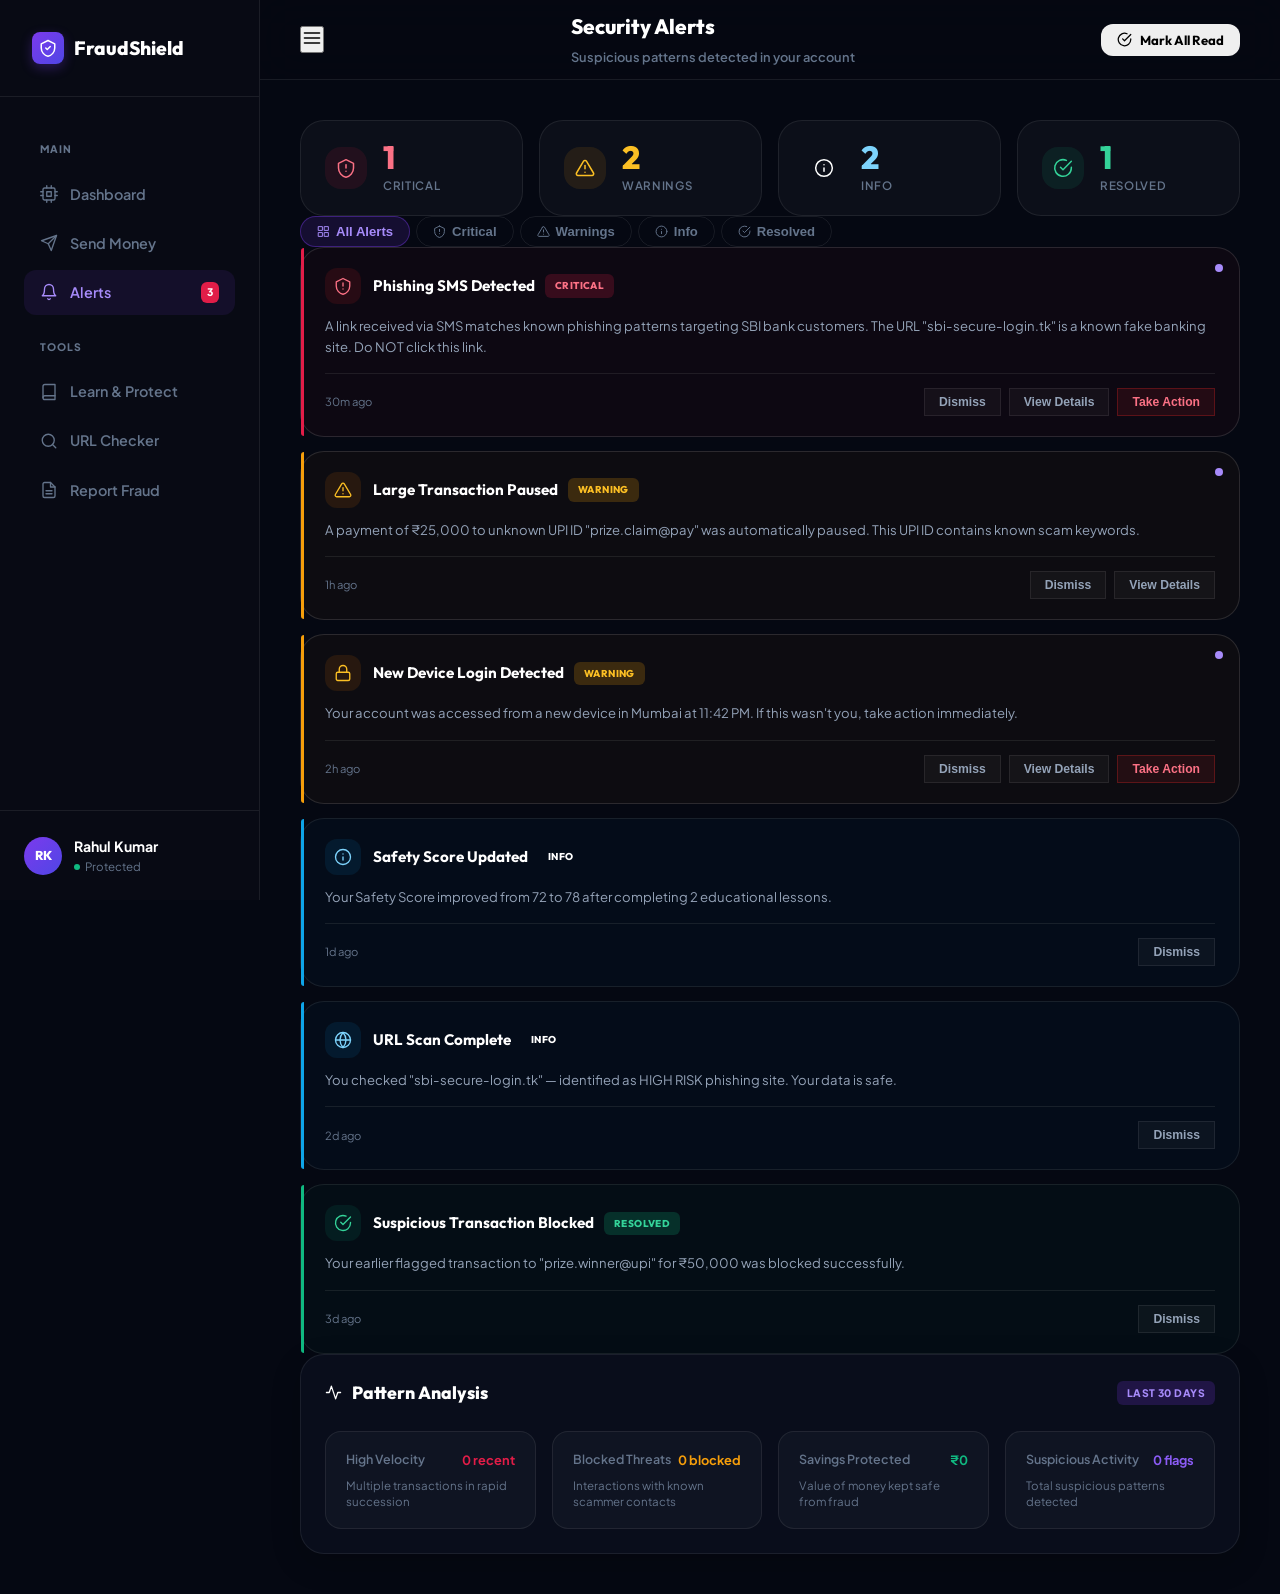
==== alerts.html @ 983f97ea "Merge pull request #5 from Dhanushkumar4-ai/main frontend code" ====
<!DOCTYPE html>
<html lang="en">
<head>
  <meta charset="UTF-8"/>
  <meta name="viewport" content="width=device-width, initial-scale=1.0"/>
  <title>Security Alerts – FraudShield</title>
  <meta name="description" content="Review and manage all your security alerts and fraud warnings."/>
  <link rel="stylesheet" href="styles/main.css"/>
  <link rel="stylesheet" href="styles/dashboard.css"/>
</head>
<body>
<div class="app-body">

<aside class="sidebar" id="sidebar">
  <div class="sidebar-header">
    <a href="index.html" class="sidebar-logo">
      <div class="logo-icon">
        <svg width="18" height="18" viewBox="0 0 24 24" fill="none" stroke="white" stroke-width="2" stroke-linecap="round" stroke-linejoin="round"><path d="M12 2L3 6.5v5.5C3 17.5 7 22 12 23c5-1 9-5.5 9-11V6.5L12 2z"/><polyline points="9,12 11,14 15,10"/></svg>
      </div>
      <span class="logo-text">FraudShield</span>
    </a>
  </div>
  <nav class="sidebar-nav">
    <div class="nav-section-label">Main</div>
    <a href="dashboard.html" class="nav-item">
      <svg width="18" height="18" viewBox="0 0 24 24" fill="none" stroke="currentColor" stroke-width="1.8" stroke-linecap="round" stroke-linejoin="round" class="icon"><rect x="4" y="4" width="16" height="16" rx="2"/><rect x="9" y="9" width="6" height="6"/><line x1="9" y1="1" x2="9" y2="4"/><line x1="15" y1="1" x2="15" y2="4"/><line x1="9" y1="20" x2="9" y2="23"/><line x1="15" y1="20" x2="15" y2="23"/><line x1="20" y1="9" x2="23" y2="9"/><line x1="20" y1="14" x2="23" y2="14"/><line x1="1" y1="9" x2="4" y2="9"/><line x1="1" y1="14" x2="4" y2="14"/></svg>
      Dashboard
    </a>
    <a href="transaction.html" class="nav-item">
      <svg width="18" height="18" viewBox="0 0 24 24" fill="none" stroke="currentColor" stroke-width="1.8" stroke-linecap="round" stroke-linejoin="round" class="icon"><line x1="22" y1="2" x2="11" y2="13"/><polygon points="22,2 15,22 11,13 2,9 22,2"/></svg>
      Send Money
    </a>
    <a href="alerts.html" class="nav-item active">
      <svg width="18" height="18" viewBox="0 0 24 24" fill="none" stroke="currentColor" stroke-width="1.8" stroke-linecap="round" stroke-linejoin="round" class="icon"><path d="M18 8A6 6 0 006 8c0 7-3 9-3 9h18s-3-2-3-9"/><path d="M13.73 21a2 2 0 01-3.46 0"/></svg>
      Alerts
      <span class="nav-badge" id="alertBadge">3</span>
    </a>
    <div class="nav-section-label">Tools</div>
    <a href="learn.html" class="nav-item">
      <svg width="18" height="18" viewBox="0 0 24 24" fill="none" stroke="currentColor" stroke-width="1.8" stroke-linecap="round" stroke-linejoin="round" class="icon"><path d="M4 19.5A2.5 2.5 0 016.5 17H20"/><path d="M6.5 2H20v20H6.5A2.5 2.5 0 014 19.5v-15A2.5 2.5 0 016.5 2z"/></svg>
      Learn &amp; Protect
    </a>
    <a href="checker.html" class="nav-item">
      <svg width="18" height="18" viewBox="0 0 24 24" fill="none" stroke="currentColor" stroke-width="1.8" stroke-linecap="round" stroke-linejoin="round" class="icon"><circle cx="11" cy="11" r="8"/><line x1="21" y1="21" x2="16.65" y2="16.65"/></svg>
      URL Checker
    </a>
    <a href="report.html" class="nav-item">
      <svg width="18" height="18" viewBox="0 0 24 24" fill="none" stroke="currentColor" stroke-width="1.8" stroke-linecap="round" stroke-linejoin="round" class="icon"><path d="M14 2H6a2 2 0 00-2 2v16a2 2 0 002 2h12a2 2 0 002-2V8z"/><polyline points="14,2 14,8 20,8"/><line x1="16" y1="13" x2="8" y2="13"/><line x1="16" y1="17" x2="8" y2="17"/></svg>
      Report Fraud
    </a>
  </nav>
  <div class="sidebar-footer">
    <div class="sidebar-user">
      <div class="user-avatar">RK</div>
      <div>
        <div class="user-name">Rahul Kumar</div>
        <div class="user-status"><span class="status-dot"></span> Protected</div>
      </div>
    </div>
  </div>
</aside>

<main class="main-content">
  <header class="topbar">
    <button class="menu-toggle" onclick="toggleSidebar()">
      <svg width="20" height="20" viewBox="0 0 24 24" fill="none" stroke="currentColor" stroke-width="2" stroke-linecap="round" stroke-linejoin="round"><line x1="3" y1="12" x2="21" y2="12"/><line x1="3" y1="6" x2="21" y2="6"/><line x1="3" y1="18" x2="21" y2="18"/></svg>
    </button>
    <div class="topbar-title">
      <h1>Security Alerts</h1>
      <span>Suspicious patterns detected in your account</span>
    </div>
    <div class="topbar-end">
      <button class="btn btn-ghost" id="markAllReadBtn" onclick="markAllRead()" style="font-size:0.82rem;padding:8px 16px">
        <svg width="15" height="15" viewBox="0 0 24 24" fill="none" stroke="currentColor" stroke-width="2" stroke-linecap="round" stroke-linejoin="round"><path d="M22 11.08V12a10 10 0 11-5.93-9.14"/><polyline points="22,4 12,14.01 9,11.01"/></svg>
        Mark All Read
      </button>
    </div>
  </header>

  <div class="page-body">

    <!-- Summary Bar -->
    <div class="alerts-summary-bar anim-up">
      <div class="summary-tile">
        <div class="summary-tile-icon si-crimson">
          <svg width="20" height="20" viewBox="0 0 24 24" fill="none" stroke="currentColor" stroke-width="1.8" stroke-linecap="round" stroke-linejoin="round"><path d="M12 2L3 6.5v5.5C3 17.5 7 22 12 23c5-1 9-5.5 9-11V6.5L12 2z"/><line x1="12" y1="8" x2="12" y2="12"/><line x1="12" y1="16" x2="12.01" y2="16"/></svg>
        </div>
        <div>
          <div class="stile-count" style="color:var(--crimson-lt)" id="cnt-critical">1</div>
          <div class="stile-label">Critical</div>
        </div>
      </div>
      <div class="summary-tile">
        <div class="summary-tile-icon si-amber">
          <svg width="20" height="20" viewBox="0 0 24 24" fill="none" stroke="currentColor" stroke-width="1.8" stroke-linecap="round" stroke-linejoin="round"><path d="M10.29 3.86L1.82 18a2 2 0 001.71 3h16.94a2 2 0 001.71-3L13.71 3.86a2 2 0 00-3.42 0z"/><line x1="12" y1="9" x2="12" y2="13"/><line x1="12" y1="17" x2="12.01" y2="17"/></svg>
        </div>
        <div>
          <div class="stile-count" style="color:var(--amber-lt)" id="cnt-warning">2</div>
          <div class="stile-label">Warnings</div>
        </div>
      </div>
      <div class="summary-tile">
        <div class="summary-tile-icon si-sky">
          <svg width="20" height="20" viewBox="0 0 24 24" fill="none" stroke="currentColor" stroke-width="1.8" stroke-linecap="round" stroke-linejoin="round"><circle cx="12" cy="12" r="10"/><line x1="12" y1="8" x2="12" y2="8"/><line x1="12" y1="12" x2="12" y2="16"/></svg>
        </div>
        <div>
          <div class="stile-count" style="color:var(--sky-lt)" id="cnt-info">2</div>
          <div class="stile-label">Info</div>
        </div>
      </div>
      <div class="summary-tile">
        <div class="summary-tile-icon si-emerald">
          <svg width="20" height="20" viewBox="0 0 24 24" fill="none" stroke="currentColor" stroke-width="1.8" stroke-linecap="round" stroke-linejoin="round"><path d="M22 11.08V12a10 10 0 11-5.93-9.14"/><polyline points="22,4 12,14.01 9,11.01"/></svg>
        </div>
        <div>
          <div class="stile-count" style="color:var(--emerald-lt)" id="cnt-resolved">1</div>
          <div class="stile-label">Resolved</div>
        </div>
      </div>
    </div>

    <!-- Filter Tabs -->
    <div class="filter-tabs anim-up" id="filterTabs">
      <button class="filter-tab active" data-filter="all" onclick="filterAlerts('all',this)">
        <svg width="13" height="13" viewBox="0 0 24 24" fill="none" stroke="currentColor" stroke-width="1.8" stroke-linecap="round" stroke-linejoin="round"><rect x="3" y="3" width="7" height="7"/><rect x="14" y="3" width="7" height="7"/><rect x="14" y="14" width="7" height="7"/><rect x="3" y="14" width="7" height="7"/></svg>
        All Alerts
      </button>
      <button class="filter-tab" data-filter="critical" onclick="filterAlerts('critical',this)">
        <svg width="13" height="13" viewBox="0 0 24 24" fill="none" stroke="currentColor" stroke-width="1.8" stroke-linecap="round" stroke-linejoin="round"><path d="M12 2L3 6.5v5.5C3 17.5 7 22 12 23c5-1 9-5.5 9-11V6.5L12 2z"/><line x1="12" y1="8" x2="12" y2="12"/><line x1="12" y1="16" x2="12.01" y2="16"/></svg>
        Critical
      </button>
      <button class="filter-tab" data-filter="warning" onclick="filterAlerts('warning',this)">
        <svg width="13" height="13" viewBox="0 0 24 24" fill="none" stroke="currentColor" stroke-width="1.8" stroke-linecap="round" stroke-linejoin="round"><path d="M10.29 3.86L1.82 18a2 2 0 001.71 3h16.94a2 2 0 001.71-3L13.71 3.86a2 2 0 00-3.42 0z"/><line x1="12" y1="9" x2="12" y2="13"/><line x1="12" y1="17" x2="12.01" y2="17"/></svg>
        Warnings
      </button>
      <button class="filter-tab" data-filter="info" onclick="filterAlerts('info',this)">
        <svg width="13" height="13" viewBox="0 0 24 24" fill="none" stroke="currentColor" stroke-width="1.8" stroke-linecap="round" stroke-linejoin="round"><circle cx="12" cy="12" r="10"/><line x1="12" y1="8" x2="12" y2="8"/><line x1="12" y1="12" x2="12" y2="16"/></svg>
        Info
      </button>
      <button class="filter-tab" data-filter="resolved" onclick="filterAlerts('resolved',this)">
        <svg width="13" height="13" viewBox="0 0 24 24" fill="none" stroke="currentColor" stroke-width="1.8" stroke-linecap="round" stroke-linejoin="round"><path d="M22 11.08V12a10 10 0 11-5.93-9.14"/><polyline points="22,4 12,14.01 9,11.01"/></svg>
        Resolved
      </button>
    </div>

    <!-- Alert List -->
    <div id="alertsContainer" style="display:flex;flex-direction:column;gap:0.875rem"></div>

    <!-- Pattern Analysis -->
    <div class="glass-card col-card anim-up">
      <div class="section-head">
        <h2>
          <svg width="17" height="17" viewBox="0 0 24 24" fill="none" stroke="currentColor" stroke-width="1.8" stroke-linecap="round" stroke-linejoin="round" class="icon"><polyline points="22,12 18,12 15,21 9,3 6,12 2,12"/></svg>
          Pattern Analysis
        </h2>
        <span class="chip chip-violet">Last 30 days</span>
      </div>
      <div class="pattern-grid" id="patternGrid"></div>
    </div>

  </div>
</main>
</div><!-- /.app-body -->

<!-- Alert Detail Modal -->
<div class="modal-overlay" id="alertModal">
  <div class="modal-box" style="max-width:560px">
    <button class="modal-close-btn" onclick="closeModal('alertModal')">
      <svg width="14" height="14" viewBox="0 0 24 24" fill="none" stroke="currentColor" stroke-width="2" stroke-linecap="round" stroke-linejoin="round"><line x1="18" y1="6" x2="6" y2="18"/><line x1="6" y1="6" x2="18" y2="18"/></svg>
    </button>
    <div id="alertModalContent"></div>
  </div>
</div>

<script src="js/app.js"></script>
<script src="js/icons.js"></script>
<script src="js/alerts.js"></script>
</body>
</html>
---- styles/main.css ----
@import url('https://fonts.googleapis.com/css2?family=Outfit:wght@300;400;600;700;800;900&family=Plus+Jakarta+Sans:wght@300;400;500;600;700;800&display=swap');

:root {
  /* Premium Dark Palette */
  --bg-deep: #050812;
  --bg-dark: #0a0d1d;
  --bg-glass: rgba(255, 255, 255, 0.03);
  --bg-card: rgba(13, 17, 34, 0.6);
  --border: rgba(255, 255, 255, 0.08);
  --border-hover: rgba(255, 255, 255, 0.15);
  
  /* Brand Gradients */
  --g-brand: linear-gradient(135deg, #7c3aed 0%, #4f46e5 100%);
  --g-glow: radial-gradient(circle at 50% 50%, rgba(124, 58, 237, 0.1) 0%, transparent 70%);
  
  /* Accent Colors */
  --violet: #8b5cf6;
  --violet-lt: #a78bfa;
  --emerald: #10b981;
  --emerald-lt: #34d399;
  --crimson: #e11d48;
  --crimson-lt: #fb7185;
  --amber: #f59e0b;
  --amber-lt: #fbbf24;
  --sky: #0ea5e9;
  --sky-lt: #7dd3fc;
  
  /* Tokens */
  --t1: #ffffff;
  --t2: #94a3b8;
  --t3: #64748b;
  --r-lg: 24px;
  --r-md: 16px;
  --r-sm: 12px;
  
  /* Fonts */
  --fhead: 'Outfit', sans-serif;
  --fbody: 'Plus Jakarta Sans', sans-serif;
}

* { margin: 0; padding: 0; box-sizing: border-box; }

body {
  background-color: var(--bg-deep);
  color: var(--t1);
  font-family: var(--fbody);
  line-height: 1.6;
  overflow-x: hidden;
  -webkit-font-smoothing: antialiased;
}

/* Glassmorphism Classes */
.glass {
  background: var(--bg-glass);
  backdrop-filter: blur(20px);
  -webkit-backdrop-filter: blur(20px);
  border: 1px solid var(--border);
}

.glow-text {
  background: linear-gradient(to bottom, #fff 30%, #94a3b8 100%);
  -webkit-background-clip: text;
  -webkit-text-fill-color: transparent;
}

/* Premium Buttons */
.btn {
  display: inline-flex; align-items: center; justify-content: center;
  padding: 12px 24px; border-radius: var(--r-sm);
  font-weight: 700; font-family: var(--fhead);
  cursor: pointer; transition: all 0.3s cubic-bezier(0.4, 0, 0.2, 1);
  text-decoration: none; border: none; font-size: 0.95rem; gap: 8px;
}

.btn-primary {
  background: var(--g-brand);
  color: #fff;
  box-shadow: 0 10px 15px -3px rgba(124, 58, 237, 0.4), inset 0 1px rgba(255,255,255,0.2);
}

.btn-primary:hover {
  transform: translateY(-2px);
  box-shadow: 0 20px 25px -5px rgba(124, 58, 237, 0.5);
}

.btn-secondary {
  background: rgba(255,255,255,0.05);
  color: var(--t1);
  border: 1px solid var(--border);
}

.btn-secondary:hover { background: rgba(255,255,255,0.1); border-color: var(--border-hover); }

/* Animation Utility */
.anim-up { opacity: 0; transform: translateY(30px); animation: fadeInUp 0.8s forwards; }
@keyframes fadeInUp { to { opacity: 1; transform: translateY(0); } }

/* Global Toast - Premium Minimalist */
#toast-container { position: fixed; bottom: 32px; right: 32px; z-index: 9999; display: flex; flex-direction: column; gap: 12px; }
.toast {
  padding: 16px 24px; border-radius: 16px;
  background: rgba(13, 17, 34, 0.9); backdrop-filter: blur(12px);
  border: 1px solid var(--border); color: #fff;
  font-weight: 600; font-size: 0.9rem;
  box-shadow: 0 20px 25px -5px rgba(0,0,0,0.5);
  display: flex; align-items: center; gap: 12px;
  transform: translateX(120%); transition: transform 0.4s cubic-bezier(0.4, 0, 0.2, 1);
}
.toast-success { border-left: 4px solid var(--emerald); }
.toast-danger { border-left: 4px solid var(--crimson); }
.toast-warning { border-left: 4px solid var(--amber); }

/* Custom Scrollbar */
::-webkit-scrollbar { width: 8px; }
::-webkit-scrollbar-track { background: var(--bg-deep); }
::-webkit-scrollbar-thumb { background: var(--border); border-radius: 10px; }
::-webkit-scrollbar-thumb:hover { background: var(--t3); }

/* ====================================================
   STRUCTURAL LAYOUT (For App Shell)
   ==================================================== */
.app-body { display: flex; min-height: 100vh; }

.sidebar {
  width: 260px; height: 100vh; position: fixed; left: 0; top: 0;
  background: #080a14; border-right: 1px solid var(--border);
  display: flex; flex-direction: column; z-index: 1000;
}

.main-content { margin-left: 260px; flex: 1; min-width: 0; position: relative; }
.page-body { padding: 2.5rem; max-width: 1400px; margin: 0 auto; }

/* Sidebar Components */
.sidebar-logo { display: flex; align-items: center; gap: 10px; text-decoration: none; }
.logo-icon { 
  width: 32px; height: 32px; background: var(--g-brand); border-radius: 8px;
  display: flex; align-items: center; justify-content: center;
  box-shadow: 0 4px 12px rgba(124, 58, 237, 0.3);
}
.sidebar-logo .logo-text { font-family: var(--fhead); font-weight: 800; font-size: 1.2rem; color: #fff; }

.nav-section-label { 
  font-size: 0.65rem; font-weight: 800; text-transform: uppercase; 
  color: var(--t3); letter-spacing: 0.1em; padding: 0 16px; margin: 20px 0 10px; 
}

.nav-badge {
  margin-left: auto; background: var(--crimson); color: #fff;
  font-size: 0.65rem; font-weight: 800; padding: 2px 6px; border-radius: 6px;
}

/* Sidebar Navigation */
.sidebar-header { padding: 2rem; border-bottom: 1px solid var(--border); }
.sidebar-nav { padding: 1.5rem; display: flex; flex-direction: column; gap: 4px; flex: 1; }
.nav-item {
  display: flex; align-items: center; gap: 12px;
  padding: 11px 16px; border-radius: 12px;
  color: var(--t3); text-decoration: none; font-weight: 600; font-size: 0.9rem;
  transition: all 0.2s;
}
.nav-item:hover { color: var(--t1); background: rgba(255,255,255,0.04); }
.nav-item.active { color: var(--violet-lt); background: rgba(124,58,237,0.1); }
.nav-item .icon { width: 18px; height: 18px; flex-shrink: 0; }

.sidebar-footer { padding: 1.5rem; border-top: 1px solid var(--border); }
.sidebar-user { display: flex; align-items: center; gap: 12px; }
.user-avatar { 
  width: 38px; height: 38px; border-radius: 50%; 
  background: var(--g-brand); display: flex; align-items: center; justify-content: center;
  font-family: var(--fhead); font-weight: 800; font-size: 0.8rem; color: #fff;
}
.user-name { font-size: 0.88rem; font-weight: 700; color: var(--t1); }
.user-status { font-size: 0.72rem; color: var(--t3); display: flex; align-items: center; gap: 5px; }
.status-dot { width: 6px; height: 6px; border-radius: 50%; background: var(--emerald); }

/* Topbar */
.topbar {
  height: 80px; padding: 0 2.5rem;
  display: flex; align-items: center; justify-content: space-between;
  border-bottom: 1px solid var(--border);
  position: sticky; top: 0; background: rgba(5,8,18,0.8); backdrop-filter: blur(20px);
  z-index: 900;
}
.topbar-title h1 { font-family: var(--fhead); font-size: 1.3rem; font-weight: 800; color: #fff; }
.topbar-title span { font-size: 0.8rem; color: var(--t3); font-weight: 600; }

/* Dashboard Cards System */
.glass-card {
  background: var(--bg-card); border-radius: var(--r-lg);
  border: 1px solid var(--border); box-shadow: 0 10px 30px rgba(0,0,0,0.2);
  padding: 1.5rem; overflow: hidden; position: relative;
}
.section-head { display: flex; justify-content: space-between; align-items: center; margin-bottom: 1.5rem; }
.section-head h2 { display: flex; align-items: center; gap: 10px; font-family: var(--fhead); font-size: 1.1rem; font-weight: 800; color: #fff; }

/* Grid System */
.two-col { display: grid; grid-template-columns: 1fr 1fr; gap: 1.5rem; }
@media (max-width: 1024px) { .two-col { grid-template-columns: 1fr; } }

/* ====================================================
   MODAL SYSTEM (Fixes "Hided" Content)
   ==================================================== */
.modal-overlay {
  position: fixed; top: 0; right: 0; bottom: 0; left: 260px; /* Account for Sidebar */
  background: rgba(5, 8, 18, 0.9); backdrop-filter: blur(12px);
  z-index: 2000; display: none; align-items: center; justify-content: center; padding: 2rem;
}
.modal-overlay.active { display: flex; animation: fadeIn 0.3s ease; }

@media (max-width: 1024px) {
  .modal-overlay { left: 0; }
}

.modal-box {
  background: #0d1122; border-radius: 28px; border: 1px solid var(--border);
  width: 100%; max-width: 540px; box-shadow: 0 40px 100px rgba(0,0,0,0.6);
  position: relative; overflow: hidden;
  animation: modalScale 0.4s cubic-bezier(0.16, 1, 0.3, 1);
  display: flex; flex-direction: column;
}

@keyframes modalScale {
  from { opacity: 0; transform: scale(0.95) translateY(20px); }
  to { opacity: 1; transform: scale(1) translateY(0); }
}

/* Success Modal Special */
.success-modal-box {
  background: #0d1122; border-radius: 28px; padding: 3rem 2.5rem;
  text-align: center; max-width: 420px; width: 100%; border: 1px solid var(--border);
}
.success-icon-wrap {
  width: 80px; height: 80px; border-radius: 50%;
  background: rgba(16, 185, 129, 0.1); color: var(--emerald);
  display: flex; align-items: center; justify-content: center; margin: 0 auto 1.5rem;
}

/* Fix for "Hided" Content on Transaction Page */
#fraudModalHeader { width: 100%; padding: 2.5rem 2rem; }
#modalTitle { margin: 0; width: 100%; text-align: center; }

.edu-box {
  background: rgba(124, 58, 237, 0.05); border: 1px solid rgba(124, 58, 237, 0.15);
  border-radius: 12px; padding: 1.25rem; font-size: 0.85rem; color: var(--t2); line-height: 1.6;
}

.btn-danger { background: var(--crimson); color: #fff; }
.btn-danger:hover { background: #be123c; transform: translateY(-2px); box-shadow: 0 10px 15px -3px rgba(225, 29, 72, 0.4); }

/* Notification Drawer System */
.notif-overlay {
  position: fixed; inset: 0; background: rgba(0,0,0,0.6);
  z-index: 1050; display: none; backdrop-filter: blur(8px);
}
.notif-overlay.active { display: block; }

.notif-drawer {
  position: fixed; top: 0; right: -400px; width: 400px; height: 100vh;
  background: #0d1122; border-left: 1px solid var(--border);
  z-index: 1100; transition: transform 0.4s cubic-bezier(0.16, 1, 0.3, 1);
  display: flex; flex-direction: column;
  box-shadow: -20px 0 50px rgba(0,0,0,0.5);
}
.notif-drawer.open { transform: translateX(-400px); }

.notif-drawer-header {
  padding: 1.75rem 2rem; border-bottom: 1px solid var(--border);
  display: flex; align-items: center; justify-content: space-between;
}
.notif-drawer-header h3 { font-family: var(--fhead); font-size: 1.25rem; font-weight: 800; color: #fff; }
.notif-drawer-header button {
  background: rgba(255,255,255,0.05); border: none; color: var(--t3); cursor: pointer; 
  width: 32px; height: 32px; border-radius: 8px; display: flex; align-items: center; justify-content: center;
  transition: 0.2s;
}
.notif-drawer-header button:hover { background: rgba(255,255,235,0.1); color: #fff; }

.notif-list { flex: 1; overflow-y: auto; padding: 1.5rem; display: flex; flex-direction: column; gap: 8px; }

/* Topbar Icon Buttons */
.icon-btn {
  background: rgba(255,255,255,0.05); border: 1px solid var(--border);
  width: 42px; height: 42px; border-radius: 12px; color: var(--t1);
  display: flex; align-items: center; justify-content: center; cursor: pointer;
  position: relative; transition: 0.2s;
}
.icon-btn:hover { background: rgba(255,255,255,0.08); border-color: var(--border-hover); transform: translateY(-1px); }
.icon-btn .badge {
  position: absolute; top: -4px; right: -4px;
  background: var(--crimson); color: #fff; border-radius: 6px;
  min-width: 18px; height: 18px; padding: 0 4px; border: 2.5px solid #050812;
  font-size: 0.65rem; font-weight: 900; display: flex; align-items: center; justify-content: center;
}

.live-pill {
  display: flex; align-items: center; gap: 8px;
  background: rgba(16, 185, 129, 0.06); border: 1px solid rgba(16, 185, 129, 0.15);
  color: var(--emerald-lt); padding: 7px 14px; border-radius: 99px; font-size: 0.72rem; font-weight: 700;
}

/* Dashboard Bottom Layout Refinement */
.two-col-asym { 
  display: grid; grid-template-columns: 1fr 380px; gap: 1.5rem; margin-top: 1.5rem;
}
@media (max-width: 1100px) { .two-col-asym { grid-template-columns: 1fr; } }
---- styles/dashboard.css ----
/* ====================================================
   FraudShield – dashboard.css  v2
   ==================================================== */

/* Safety Score Card */
.score-card {
  padding: 2rem;
  display: flex; align-items: center; gap: 2.5rem;
  position: relative; overflow: hidden;
}
.score-card::after {
  content: '';
  position: absolute; right: -60px; top: -60px;
  width: 280px; height: 280px; border-radius: 50%;
  background: radial-gradient(circle, rgba(124,58,237,0.12) 0%, transparent 70%);
  pointer-events: none;
}
.score-text { flex: 1; min-width: 0; }
.score-eyebrow {
  font-size: 0.68rem; font-weight: 800; letter-spacing: 0.14em;
  text-transform: uppercase; color: var(--violet-lt); margin-bottom: 0.75rem;
  display: flex; align-items: center; gap: 6px;
}
.score-eyebrow .icon { width: 13px; height: 13px; }
.score-number {
  font-family: var(--fhead); font-size: 4.5rem; font-weight: 900;
  line-height: 1; letter-spacing: -0.04em; color: var(--t1);
}
.score-max { font-size: 1.6rem; font-weight: 400; color: var(--t3); vertical-align: baseline; }
.score-level {
  margin-top: 0.75rem; display: flex; align-items: center; gap: 10px;
  font-size: 1rem; font-weight: 700;
}
.score-tip {
  font-size: 0.83rem; color: var(--t2); margin-top: 0.5rem;
  line-height: 1.5; max-width: 320px;
}
.score-ring-wrap { flex-shrink: 0; position: relative; z-index: 1; }
.ring-svg { filter: drop-shadow(0 0 16px rgba(124,58,237,0.35)); }
.ring-track { opacity: 0.08; }
.ring-fill {
  transition: stroke-dashoffset 1.5s cubic-bezier(0.4,0,0.2,1);
  transform-origin: center; transform: rotate(-90deg);
}
.ring-text { font-family: var(--fhead); }
.ring-num { font-size: 14px; font-weight: 800; fill: var(--t1); }
.ring-pct { font-size: 8px; font-weight: 600; fill: var(--t3); }

.score-actions { display: flex; gap: 0.875rem; margin-top: 1.5rem; flex-wrap: wrap; }
.score-actions .btn { font-size: 0.84rem; padding: 10px 20px; }

/* Threat Breakdown Strips */
.threat-strips { display: grid; grid-template-columns: repeat(3,1fr); gap: 1rem; margin-top: 1rem; }
.threat-strip {
  padding: 1.25rem;
  border-radius: var(--r-md);
  background: var(--bg-glass);
  border: 1px solid var(--border);
  display: flex; flex-direction: column; gap: 8px;
  position: relative; overflow: hidden;
}
.threat-strip::before {
  content: ''; position: absolute; left: 0; top: 0; bottom: 0; width: 3px;
}
.threat-strip.danger-strip::before { background: var(--crimson); }
.threat-strip.warn-strip::before   { background: var(--amber); }
.threat-strip.ok-strip::before     { background: var(--emerald); }
.ts-header { display: flex; justify-content: space-between; align-items: center; }
.ts-label { font-size: 0.75rem; font-weight: 600; color: var(--t3); }
.ts-val   { font-family: var(--fmono); font-size: 0.8rem; font-weight: 700; }
.ts-bar-track { height: 4px; background: rgba(255,255,255,0.06); border-radius: 99px; }
.ts-bar { height: 100%; border-radius: 99px; transition: width 1.2s ease; }

/* Risk Analysis Card (Transaction page) */
.risk-meter-card { padding: 1.5rem; }
.risk-label-row { display: flex; align-items: center; justify-content: space-between; margin-bottom: 0.875rem; }
.risk-label-title { font-size: 0.78rem; font-weight: 700; color: var(--t3); text-transform: uppercase; letter-spacing: 0.08em; }
.risk-label-value {
  font-family: var(--fmono); font-size: 0.82rem; font-weight: 700; padding: 3px 10px;
  border-radius: 99px;
}
.risk-label-value.low      { background: rgba(5,150,105,0.12); color: var(--emerald-lt); }
.risk-label-value.medium   { background: rgba(217,119,6,0.12);  color: var(--amber-lt); }
.risk-label-value.high     { background: rgba(217,119,6,0.15);  color: var(--amber-lt); }
.risk-label-value.critical { background: rgba(220,38,38,0.12); color: var(--crimson-lt); }

.risk-track {
  height: 10px; background: rgba(255,255,255,0.07);
  border-radius: 99px; overflow: hidden; margin-bottom: 1rem;
  position: relative;
}
.risk-fill {
  height: 100%; width: 0; border-radius: 99px;
  transition: width 0.7s ease, background 0.7s;
}
.risk-markers {
  display: flex; justify-content: space-between;
  font-size: 0.64rem; color: var(--t3); margin-top: 3px;
  font-family: var(--fmono);
}

.risk-factors { display: flex; flex-direction: column; gap: 6px; margin-top: 1rem; }
.rf-item {
  display: flex; align-items: flex-start; gap: 8px;
  padding: 9px 12px; border-radius: var(--r-sm);
  font-size: 0.8rem; color: var(--t2); line-height: 1.4;
}
.rf-item .icon { width: 14px; height: 14px; flex-shrink: 0; margin-top: 1px; }
.rf-ok  { background: rgba(5,150,105,0.06); border: 1px solid rgba(52,211,153,0.12); }
.rf-ok .icon { color: var(--emerald-lt); }
.rf-warn{ background: rgba(217,119,6,0.06); border: 1px solid rgba(251,191,36,0.15); }
.rf-warn .icon{ color: var(--amber-lt); }
.rf-bad { background: rgba(220,38,38,0.06); border: 1px solid rgba(248,113,113,0.15); }
.rf-bad .icon { color: var(--crimson-lt); }

/* Fraud Modal */
.fraud-modal-head {
  padding: 2rem; text-align: center;
  position: relative;
}
.fraud-modal-head::after {
  content:''; position:absolute; inset:0; pointer-events:none;
  background: radial-gradient(ellipse at 50% 0%, rgba(220,38,38,0.15) 0%, transparent 70%);
}
.fraud-modal-head.warn-head::after {
  background: radial-gradient(ellipse at 50% 0%, rgba(217,119,6,0.15) 0%, transparent 70%);
}
.fraud-icon-ring {
  width: 72px; height: 72px; border-radius: 50%;
  display: flex; align-items: center; justify-content: center;
  margin: 0 auto 1.25rem;
  position: relative; z-index: 1;
}
.fraud-icon-ring.danger-ring { background: rgba(220,38,38,0.12); border: 2px solid rgba(248,113,113,0.3); }
.fraud-icon-ring.warn-ring   { background: rgba(217,119,6,0.12); border: 2px solid rgba(251,191,36,0.3); }
.fraud-icon-ring .icon { width: 32px; height: 32px; }
.fir-danger .icon { color: var(--crimson-lt); }
.fir-warn   .icon { color: var(--amber-lt); }
.fraud-modal-title {
  font-family: var(--fhead); font-size: 1.4rem; font-weight: 800;
  color: var(--t1); position: relative; z-index: 1;
}
.fraud-modal-subtitle {
  font-size: 0.85rem; color: var(--t2); margin-top: 0.4rem;
  font-family: var(--fmono); position: relative; z-index: 1;
}

.fraud-modal-body { padding: 1.5rem; }
.risk-breakdown { display: flex; flex-direction: column; gap: 8px; margin-bottom: 1.25rem; }

.edu-box {
  padding: 1rem 1.25rem; border-radius: var(--r-md);
  background: rgba(124,58,237,0.07); border: 1px solid rgba(124,58,237,0.18);
  font-size: 0.83rem; color: var(--t2); line-height: 1.6;
}
.edu-box strong { color: var(--violet-lt); }

.fraud-modal-actions {
  padding: 1.25rem 1.5rem 1.5rem;
  display: flex; flex-direction: column; gap: 0.75rem;
  border-top: 1px solid var(--border);
}
.fraud-modal-actions .btn { font-size: 0.9rem; padding: 13px; width: 100%; }

/* Full Alerts page */
.alerts-summary-bar {
  display: grid; grid-template-columns: repeat(4,1fr); gap: 1rem;
}
.summary-tile {
  padding: 1.25rem 1.5rem; border-radius: var(--r-lg);
  background: var(--bg-glass); border: 1px solid var(--border);
  display: flex; align-items: center; gap: 1rem;
}
.summary-tile-icon {
  width: 42px; height: 42px; border-radius: var(--r-md);
  display: flex; align-items: center; justify-content: center; flex-shrink: 0;
}
.summary-tile-icon .icon { width: 20px; height: 20px; }
.stile-count { font-family: var(--fhead); font-size: 2rem; font-weight: 800; line-height: 1; }
.stile-label { font-size: 0.72rem; color: var(--t3); font-weight: 600; margin-top: 4px; text-transform: uppercase; letter-spacing: 0.06em; }

.filter-tabs {
  display: flex; gap: 6px; flex-wrap: wrap;
}
.filter-tab {
  padding: 7px 16px; border-radius: 99px;
  background: none; border: 1px solid var(--border);
  color: var(--t3); font-size: 0.82rem; font-weight: 600;
  cursor: pointer; display: flex; align-items: center; gap: 6px;
  transition: all 0.2s;
}
.filter-tab .icon { width: 13px; height: 13px; }
.filter-tab:hover { border-color: rgba(255,255,255,0.2); color: var(--t2); }
.filter-tab.active { background: rgba(124,58,237,0.14); border-color: rgba(124,58,237,0.4); color: var(--violet-lt); }

.full-alert-card {
  padding: 1.25rem 1.5rem; border-radius: var(--r-lg);
  border: 1px solid var(--border); cursor: pointer;
  transition: all 0.25s; position: relative;
}
.full-alert-card::before {
  content:''; position:absolute; left:0; top:0; bottom:0;
  width:3px; border-radius:99px 0 0 99px;
}
.full-alert-card.critical::before { background: var(--crimson); }
.full-alert-card.warning::before  { background: var(--amber); }
.full-alert-card.info::before     { background: var(--sky); }
.full-alert-card.resolved::before { background: var(--emerald); }
.full-alert-card.critical { background: rgba(220,38,38,0.04); }
.full-alert-card.warning  { background: rgba(217,119,6,0.04); }
.full-alert-card.info     { background: rgba(2,132,199,0.04); }
.full-alert-card.resolved { background: rgba(5,150,105,0.04); }
.full-alert-card:hover { transform: translateX(4px); box-shadow: var(--sh-md); }
.full-alert-card.unread { border-color: rgba(255,255,255,0.12); }

.alert-card-header { display: flex; align-items: center; gap: 12px; margin-bottom: 0.75rem; }
.alert-card-icon {
  width: 36px; height: 36px; border-radius: var(--r-sm);
  display: flex; align-items: center; justify-content: center; flex-shrink: 0;
}
.alert-card-icon .icon { width: 18px; height: 18px; }
.aci-critical { background: rgba(220,38,38,0.12); color: var(--crimson-lt); }
.aci-warning  { background: rgba(217,119,6,0.12);  color: var(--amber-lt); }
.aci-info     { background: rgba(2,132,199,0.12);  color: var(--sky-lt); }
.aci-resolved { background: rgba(5,150,105,0.12);  color: var(--emerald-lt); }
.alert-card-title {
  font-family: var(--fhead); font-size: 0.95rem; font-weight: 700;
  color: var(--t1); display: flex; align-items: center; gap: 10px;
}
.alert-card-desc { font-size: 0.82rem; color: var(--t2); line-height: 1.55; }
.alert-card-footer {
  display: flex; align-items: center; justify-content: space-between;
  margin-top: 1rem; padding-top: 0.875rem; border-top: 1px solid var(--border);
}
.alert-card-time { font-size: 0.7rem; color: var(--t3); }
.alert-card-actions { display: flex; gap: 0.5rem; }
.alert-action-btn {
  padding: 6px 14px; border-radius: var(--r-xs);
  font-size: 0.76rem; font-weight: 600; cursor: pointer;
  border: 1px solid var(--border); background: var(--bg-glass);
  color: var(--t2); transition: all 0.2s;
}
.alert-action-btn:hover { color: var(--t1); border-color: rgba(255,255,255,0.2); }
.btn-take-action {
  background: rgba(220,38,38,0.1) !important;
  border-color: rgba(220,38,38,0.3) !important;
  color: var(--crimson-lt) !important;
}
.btn-take-action:hover { background: rgba(220,38,38,0.18) !important; }

.unread-dot {
  width: 8px; height: 8px; border-radius: 50%;
  background: var(--violet-lt); position: absolute; top: 1rem; right: 1rem;
  animation: pulse-green 2s infinite;
}

/* Pattern Analysis */
.pattern-grid { display: grid; grid-template-columns: repeat(auto-fit,minmax(200px,1fr)); gap: 1rem; }
.pattern-item { padding: 1.1rem 1.25rem; border-radius: var(--r-md); background: var(--bg-glass); border: 1px solid var(--border); }
.pi-row { display: flex; justify-content: space-between; align-items: center; margin-bottom: 8px; }
.pi-label { font-size: 0.78rem; font-weight: 600; color: var(--t3); }
.pi-value { font-family: var(--fmono); font-size: 0.8rem; font-weight: 700; }
.pi-desc  { font-size: 0.72rem; color: var(--t3); margin-top: 6px; line-height: 1.4; }

/* Checker */
.url-scan-card { padding: 2rem; }
.url-input-wrap {
  display: flex; gap: 1rem; align-items: flex-start;
}
.url-field-wrap { flex: 1; position: relative; }
.url-field-wrap .form-input {
  padding-left: 44px; padding-right: 44px;
  font-family: var(--fmono); font-size: 0.88rem;
}
.url-input-icon { position: absolute; left: 14px; top: 50%; transform: translateY(-50%); color: var(--t3); width: 16px; height: 16px; pointer-events: none; }
.url-clear-btn { position: absolute; right: 12px; top: 50%; transform: translateY(-50%); background: none; border: none; color: var(--t3); cursor: pointer; display: none; padding: 2px; }
.url-clear-btn:hover { color: var(--t1); }
.url-clear-btn .icon { width: 14px; height: 14px; }

.scan-anim { display: flex; align-items: center; gap: 5px; }
.scan-bar {
  width: 4px; border-radius: 99px; background: var(--violet-lt);
  animation: scan-bars 1s ease-in-out infinite; flex-shrink: 0;
}
.scan-bar:nth-child(1){ height:12px; animation-delay:0s; }
.scan-bar:nth-child(2){ height:24px; animation-delay:0.15s; }
.scan-bar:nth-child(3){ height:18px; animation-delay:0.3s; }
.scan-bar:nth-child(4){ height:28px; animation-delay:0.45s; }
.scan-bar:nth-child(5){ height:16px; animation-delay:0.6s; }
@keyframes scan-bars { 0%,100%{ opacity:.3; transform:scaleY(0.7); } 50%{ opacity:1; transform:scaleY(1); } }

.result-box { padding: 1.5rem; border-radius: var(--r-lg); display: none; }
.result-box.safe    { background: rgba(5,150,105,0.06); border: 1px solid rgba(52,211,153,0.2); }
.result-box.warning { background: rgba(217,119,6,0.06); border: 1px solid rgba(251,191,36,0.2); }
.result-box.danger  { background: rgba(220,38,38,0.06); border: 1px solid rgba(248,113,113,0.2); }

.result-verdict-row { display: flex; align-items: center; gap: 12px; margin-bottom: 1.25rem; }
.verdict-icon { width: 42px; height: 42px; border-radius: var(--r-md); display: flex; align-items: center; justify-content: center; flex-shrink: 0; }
.verdict-icon .icon { width: 22px; height: 22px; }
.vi-safe    { background: rgba(5,150,105,0.15); color: var(--emerald-lt); }
.vi-warning { background: rgba(217,119,6,0.15);  color: var(--amber-lt); }
.vi-danger  { background: rgba(220,38,38,0.12); color: var(--crimson-lt); }
.verdict-title { font-family: var(--fhead); font-size: 1.1rem; font-weight: 800; }
.verdict-url   { font-family: var(--fmono); font-size: 0.75rem; color: var(--t3); margin-top: 3px; max-width: 400px; overflow: hidden; text-overflow: ellipsis; white-space: nowrap; }

.check-grid { display: grid; grid-template-columns: repeat(auto-fit, minmax(130px,1fr)); gap: 0.875rem; }
.check-item { padding: 1rem; border-radius: var(--r-md); background: rgba(255,255,255,0.03); border: 1px solid var(--border); }
.check-item-label { font-size: 0.7rem; font-weight: 600; color: var(--t3); margin-bottom: 4px; }
.check-item-val { font-size: 0.85rem; font-weight: 700; display: flex; align-items: center; gap: 5px; }
.check-item-val .icon { width: 14px; height: 14px; }
.cv-ok   { color: var(--emerald-lt); }
.cv-bad  { color: var(--crimson-lt); }
.cv-warn { color: var(--amber-lt); }
.check-item-desc { font-size: 0.7rem; color: var(--t3); margin-top: 4px; }

/* Recent Checks */
.recent-item {
  display: flex; align-items: center; gap: 10px;
  padding: 10px 12px; border-radius: var(--r-sm);
  cursor: pointer; transition: background 0.2s;
}
.recent-item:hover { background: var(--bg-hover); }
.ri-icon { width: 28px; height: 28px; border-radius: var(--r-xs); display: flex; align-items: center; justify-content: center; flex-shrink: 0; }
.ri-icon .icon { width: 14px; height: 14px; }
.ri-url { font-family: var(--fmono); font-size: 0.78rem; color: var(--t2); flex: 1; overflow: hidden; text-overflow: ellipsis; white-space: nowrap; }
.ri-status { font-size: 0.68rem; font-weight: 700; padding: 2px 8px; border-radius: 99px; }
.ri-time { font-size: 0.68rem; color: var(--t3); margin-left: 8px; }

/* Flag education cards */
.flag-cards { display: grid; grid-template-columns: repeat(3,1fr); gap: 1rem; }
.flag-card { padding: 1.25rem; border-radius: var(--r-md); background: var(--bg-glass); border: 1px solid var(--border); }
.flag-icon { width: 38px; height: 38px; border-radius: var(--r-sm); display: flex; align-items: center; justify-content: center; margin-bottom: 0.875rem; }
.flag-icon .icon { width: 19px; height: 19px; }
.flag-title { font-size: 0.85rem; font-weight: 700; color: var(--t1); margin-bottom: 5px; }
.flag-desc  { font-size: 0.76rem; color: var(--t2); line-height: 1.5; }

/* Learn page */
.journey-card { padding: 1.75rem; }
.journey-meta { display: flex; align-items: center; gap: 2rem; margin-bottom: 1.25rem; }
.j-stat { text-align: center; }
.j-stat-val { font-family: var(--fhead); font-size: 2rem; font-weight: 800; color: var(--t1); line-height: 1; }
.j-stat-lable { font-size: 0.7rem; color: var(--t3); margin-top: 4px; font-weight: 600; }
.j-progress-bar { height: 8px; background: rgba(255,255,255,0.07); border-radius: 99px; overflow: hidden; }
.j-fill { height: 100%; border-radius: 99px; background: var(--g-brand); transition: width 1s ease; }
.j-pct { font-size: 0.76rem; color: var(--t3); margin-top: 6px; text-align: right; }

.mod-tabs { display: flex; gap: 6px; flex-wrap: wrap; }
.mod-tab {
  padding: 7px 16px; border-radius: 99px; border: 1px solid var(--border);
  background: none; color: var(--t3); font-size: 0.82rem; font-weight: 600;
  cursor: pointer; display: flex; align-items: center; gap: 6px; transition: all 0.2s;
}
.mod-tab .icon { width: 13px; height: 13px; }
.mod-tab:hover { border-color: rgba(255,255,255,0.2); color: var(--t2); }
.mod-tab.active { background: rgba(124,58,237,0.14); border-color: rgba(124,58,237,0.4); color: var(--violet-lt); }

.lessons-grid { display: grid; grid-template-columns: repeat(auto-fill, minmax(280px,1fr)); gap: 1.25rem; }
.lesson-card {
  border-radius: var(--r-lg); border: 1px solid var(--border);
  background: var(--bg-glass);
  cursor: pointer; overflow: hidden;
  transition: all 0.25s;
}
.lesson-card:hover { border-color: rgba(124,58,237,0.3); transform: translateY(-4px); box-shadow: var(--sh-violet); }
.lesson-card.completed { border-color: rgba(5,150,105,0.25); }

.lesson-thumb {
  height: 100px; display: flex; align-items: center; justify-content: center;
  position: relative; overflow: hidden;
}
.lesson-thumb .icon { width: 40px; height: 40px; opacity: 0.9; }
.lesson-thumb::after {
  content: ''; position: absolute; inset: 0;
  background: linear-gradient(to bottom, transparent 50%, rgba(0,0,0,0.4));
}
.t-violet  { background: linear-gradient(135deg, rgba(124,58,237,0.5), rgba(167,139,250,0.3)); color: var(--violet-lt); }
.t-crimson { background: linear-gradient(135deg, rgba(220,38,38,0.5), rgba(248,113,113,0.3)); color: var(--crimson-lt); }
.t-teal    { background: linear-gradient(135deg, rgba(13,148,136,0.5), rgba(45,212,191,0.3)); color: var(--teal-lt); }
.t-amber   { background: linear-gradient(135deg, rgba(217,119,6,0.5), rgba(251,191,36,0.3)); color: var(--amber-lt); }
.t-sky     { background: linear-gradient(135deg, rgba(2,132,199,0.5), rgba(56,189,248,0.3)); color: var(--sky-lt); }
.t-emerald { background: linear-gradient(135deg, rgba(5,150,105,0.5), rgba(52,211,153,0.3)); color: var(--emerald-lt); }

.lesson-completed-overlay {
  position: absolute; top: 8px; right: 8px; z-index: 2;
  width: 24px; height: 24px; border-radius: 50%;
  background: var(--emerald); display: flex; align-items: center; justify-content: center;
}
.lesson-completed-overlay .icon { width: 14px; height: 14px; color: white; }

.lesson-body { padding: 1.25rem; }
.lesson-cat { font-size: 0.65rem; font-weight: 800; letter-spacing: 0.1em; text-transform: uppercase; color: var(--violet-lt); margin-bottom: 5px; }
.lesson-title { font-family: var(--fhead); font-size: 0.95rem; font-weight: 700; color: var(--t1); margin-bottom: 6px; line-height: 1.3; }
.lesson-desc  { font-size: 0.78rem; color: var(--t2); line-height: 1.5; }
.lesson-footer {
  display: flex; align-items: center; gap: 8px; flex-wrap: wrap;
  margin-top: 0.875rem; padding-top: 0.875rem; border-top: 1px solid var(--border);
}
.lesson-meta-pill {
  display: inline-flex; align-items: center; gap: 4px;
  padding: 3px 9px; border-radius: 99px;
  font-size: 0.68rem; font-weight: 600;
  background: var(--bg-glass); border: 1px solid var(--border); color: var(--t3);
}
.lesson-meta-pill .icon { width: 11px; height: 11px; }
.xp-pill { margin-left: auto; background: rgba(124,58,237,0.1); border-color: rgba(124,58,237,0.2); color: var(--violet-lt); }

/* Quiz */
.quiz-wrap { max-width: 620px; }
.quiz-q-num { font-size: 0.72rem; font-weight: 700; color: var(--violet-lt); text-transform: uppercase; letter-spacing: 0.1em; margin-bottom: 0.75rem; }
.quiz-question-text { font-family: var(--fhead); font-size: 1.05rem; font-weight: 700; color: var(--t1); line-height: 1.5; }
.quiz-options { display: flex; flex-direction: column; gap: 8px; margin-top: 1.25rem; }
.quiz-opt {
  padding: 12px 16px; border-radius: var(--r-md);
  border: 1px solid var(--border);
  background: var(--bg-glass);
  cursor: pointer; font-size: 0.88rem; color: var(--t2); font-weight: 500;
  transition: all 0.2s; display: flex; align-items: center; gap: 10px;
}
.quiz-opt:hover { border-color: rgba(124,58,237,0.4); color: var(--t1); background: rgba(124,58,237,0.07); }
.quiz-opt.correct { border-color: rgba(5,150,105,0.5); background: rgba(5,150,105,0.1); color: var(--emerald-lt); }
.quiz-opt.wrong   { border-color: rgba(220,38,38,0.4); background: rgba(220,38,38,0.07); color: var(--crimson-lt); }
.opt-num { width: 24px; height: 24px; border-radius: 50%; border: 1px solid var(--border); display: flex; align-items: center; justify-content: center; font-size: 0.7rem; font-weight: 700; flex-shrink: 0; }
.quiz-feedback {
  padding: 12px 15px; border-radius: var(--r-md);
  font-size: 0.84rem; line-height: 1.55; margin-top: 1rem;
}
.fb-correct { background: rgba(5,150,105,0.08); border: 1px solid rgba(52,211,153,0.2); color: var(--emerald-lt); }
.fb-wrong   { background: rgba(220,38,38,0.07); border: 1px solid rgba(248,113,113,0.2); color: var(--crimson-lt); }
.quiz-nav { display: flex; align-items: center; justify-content: space-between; margin-top: 1.5rem; }

/* Report page */
.emergency-bar {
  padding: 1rem 1.5rem; border-radius: var(--r-lg);
  background: rgba(220,38,38,0.08); border: 1px solid rgba(220,38,38,0.25);
  display: flex; align-items: center; justify-content: space-between;
  gap: 1rem;
}
.emergency-bar-left { display: flex; align-items: center; gap: 12px; }
.emergency-icon { width: 40px; height: 40px; border-radius: var(--r-md); background: rgba(220,38,38,0.15); display: flex; align-items: center; justify-content: center; flex-shrink: 0; }
.emergency-icon .icon { width: 20px; height: 20px; color: var(--crimson-lt); }
.emergency-title { font-weight: 700; color: var(--t1); font-size: 0.95rem; }
.emergency-sub { font-size: 0.78rem; color: var(--t2); margin-top: 2px; }
.emergency-num { font-family: var(--fhead); font-size: 1.5rem; font-weight: 900; color: var(--crimson-lt); letter-spacing: -0.02em; }

.report-columns { display: grid; grid-template-columns: 1fr 320px; gap: 1.5rem; align-items: start; }
.report-card { padding: 1.75rem; }

.step-indicator { display: flex; align-items: center; margin-bottom: 2rem; }
.rport-step {
  display: flex; flex-direction: column; align-items: center; gap: 5px;
  position: relative; flex: 1;
}
.rport-step:not(:last-child)::after {
  content: ''; position: absolute; left: calc(50% + 18px); top: 18px;
  right: calc(-50% + 18px); height: 2px;
  background: var(--border);
  transition: background 0.4s;
}
.rport-step.done:not(:last-child)::after { background: var(--violet); }
.step-circle {
  width: 36px; height: 36px; border-radius: 50%;
  border: 2px solid var(--border);
  display: flex; align-items: center; justify-content: center;
  font-size: 0.82rem; font-weight: 700; color: var(--t3);
  background: var(--bg-card); transition: all 0.3s; flex-shrink: 0;
}
.step-circle .icon { width: 14px; height: 14px; }
.rport-step.active .step-circle { border-color: var(--violet); color: var(--violet-lt); background: rgba(124,58,237,0.12); }
.rport-step.done   .step-circle { border-color: var(--emerald); background: rgba(5,150,105,0.15); color: var(--emerald-lt); }
.step-text { font-size: 0.7rem; font-weight: 600; color: var(--t3); }
.rport-step.active .step-text { color: var(--violet-lt); }
.rport-step.done   .step-text { color: var(--emerald-lt); }

.step-body { display: none; }
.step-body.visible { display: block; }

.fraud-type-grid { display: grid; grid-template-columns: repeat(3,1fr); gap: 0.875rem; }
.fraud-type-card {
  padding: 1.25rem 0.875rem; border-radius: var(--r-md);
  border: 1px solid var(--border); background: var(--bg-glass);
  cursor: pointer; text-align: center;
  transition: all 0.2s; display: flex; flex-direction: column; align-items: center; gap: 10px;
}
.fraud-type-card:hover { border-color: rgba(124,58,237,0.3); background: rgba(124,58,237,0.07); }
.fraud-type-card.selected { border-color: rgba(124,58,237,0.6); background: rgba(124,58,237,0.12); }
.ft-icon { width: 46px; height: 46px; border-radius: var(--r-md); display: flex; align-items: center; justify-content: center; }
.ft-icon .icon { width: 22px; height: 22px; }
.ft-label { font-size: 0.8rem; font-weight: 700; color: var(--t1); }
.ft-desc  { font-size: 0.7rem; color: var(--t3); line-height: 1.4; }

.what-to-do-card { padding: 1.25rem; border-radius: var(--r-lg); background: var(--bg-glass); border: 1px solid var(--border); }
.wtd-step {
  display: flex; gap: 12px; padding: 10px 0;
  border-bottom: 1px solid var(--border);
}
.wtd-step:last-child { border-bottom: none; }
.wtd-num { width: 24px; height: 24px; border-radius: 50%; background: rgba(124,58,237,0.15); display: flex; align-items: center; justify-content: center; font-size: 0.7rem; font-weight: 800; color: var(--violet-lt); flex-shrink: 0; }
.wtd-text { font-size: 0.82rem; color: var(--t2); line-height: 1.5; }

.helpline-item { display: flex; align-items: center; gap: 12px; padding: 10px 0; border-bottom: 1px solid var(--border); }
.helpline-item:last-child { border-bottom: none; }
.helpline-icon { width: 34px; height: 34px; border-radius: var(--r-sm); display: flex; align-items: center; justify-content: center; flex-shrink: 0; }
.helpline-icon .icon { width: 16px; height: 16px; }
.helpline-name { font-size: 0.82rem; font-weight: 700; color: var(--t1); }
.helpline-num  { font-family: var(--fmono); font-size: 0.9rem; font-weight: 800; color: var(--violet-lt); }

.preview-row {
  display: flex; justify-content: space-between; align-items: flex-start; gap: 1rem;
  padding: 9px 0; border-bottom: 1px solid var(--border);
}
.preview-row:last-child { border-bottom: none; }
.prev-label { font-size: 0.75rem; color: var(--t3); font-weight: 600; white-space: nowrap; }
.prev-value { font-size: 0.82rem; color: var(--t1); font-weight: 500; text-align: right; }

.upload-zone {
  border: 2px dashed var(--border); border-radius: var(--r-md);
  padding: 2rem; text-align: center; cursor: pointer;
  transition: all 0.25s;
}
.upload-zone:hover { border-color: rgba(124,58,237,0.5); background: rgba(124,58,237,0.04); }
.upload-icon { width: 44px; height: 44px; border-radius: var(--r-md); background: rgba(124,58,237,0.1); display: flex; align-items: center; justify-content: center; margin: 0 auto 1rem; }
.upload-icon .icon { width: 22px; height: 22px; color: var(--violet-lt); }
.upload-label { font-weight: 600; color: var(--t2); margin-bottom: 4px; }
.upload-sub { font-size: 0.76rem; color: var(--t3); }

.uploaded-file {
  display: flex; align-items: center; gap: 8px; padding: 7px 10px;
  border-radius: var(--r-sm); background: rgba(124,58,237,0.07);
  border: 1px solid rgba(124,58,237,0.2);
  font-size: 0.78rem; color: var(--violet-lt); margin-top: 6px;
}
.uploaded-file .icon { width: 13px; height: 13px; }

/* Landing Page Additions */
.landing-nav {
  position: fixed; top: 0; left: 0; right: 0; z-index: 999;
  padding: 0 2.5rem; height: 64px;
  display: flex; align-items: center; justify-content: space-between;
  transition: all 0.3s;
}
.landing-nav.scrolled {
  background: rgba(5,8,18,0.9);
  backdrop-filter: blur(20px);
  border-bottom: 1px solid var(--border);
}
.nav-links { display: flex; align-items: center; gap: 0.5rem; }
.nav-links a {
  padding: 8px 16px; color: var(--t3); text-decoration: none;
  font-size: 0.88rem; font-weight: 500; border-radius: var(--r-sm);
  transition: all 0.2s;
}
.nav-links a:hover { color: var(--t1); background: var(--bg-hover); }
.nav-cta { display: flex; align-items: center; gap: 0.75rem; }

.hero-section {
  min-height: 100vh; display: flex; align-items: center;
  position: relative; overflow: hidden;
  padding: 8rem 2.5rem 4rem;
}
.hero-bg-glow {
  position: absolute; inset: 0; pointer-events: none;
}
.glow-1 { position: absolute; width: 600px; height: 600px; top: -150px; left: -100px; border-radius: 50%; background: radial-gradient(circle, rgba(124,58,237,0.12) 0%, transparent 70%); animation: drift1 20s ease-in-out infinite; }
.glow-2 { position: absolute; width: 500px; height: 500px; top: 100px; right: -100px; border-radius: 50%; background: radial-gradient(circle, rgba(13,148,136,0.1) 0%, transparent 70%); animation: drift2 25s ease-in-out infinite; }
@keyframes drift1 { 0%,100%{transform:translate(0,0)} 33%{transform:translate(40px,-30px)} 66%{transform:translate(-20px,40px)} }
@keyframes drift2 { 0%,100%{transform:translate(0,0)} 33%{transform:translate(-40px,20px)} 66%{transform:translate(30px,-40px)} }

.hero-grid { display: grid; grid-template-columns: 1fr 1fr; gap: 4rem; align-items: center; max-width: 1200px; margin: 0 auto; width: 100%; position: relative; z-index: 1; }
.hero-badge {
  display: inline-flex; align-items: center; gap: 8px;
  padding: 6px 16px; border-radius: 99px;
  background: rgba(124,58,237,0.1); border: 1px solid rgba(124,58,237,0.3);
  font-size: 0.75rem; font-weight: 600; color: var(--violet-lt);
  margin-bottom: 1.5rem;
}
.hero-badge .icon { width: 13px; height: 13px; }
.hero-h1 {
  font-family: var(--fhead); font-size: 3.5rem; font-weight: 900;
  line-height: 1.1; letter-spacing: -0.03em; color: var(--t1);
  margin-bottom: 1.25rem;
}
.hero-h1 span { color: transparent; -webkit-text-stroke: 1px var(--violet-lt); }
.hero-desc { font-size: 1.05rem; color: var(--t2); line-height: 1.7; margin-bottom: 2rem; max-width: 460px; }
.hero-ctas { display: flex; gap: 0.875rem; flex-wrap: wrap; margin-bottom: 2.5rem; }
.hero-stats { display: flex; gap: 2rem; }
.hstat-val { font-family: var(--fhead); font-size: 1.4rem; font-weight: 800; color: var(--t1); }
.hstat-label { font-size: 0.72rem; color: var(--t3); margin-top: 2px; }
.hstat-divider { width: 1px; background: var(--border); }

/* Preview Card */
.hero-preview {
  position: relative;
}
.hero-preview-card {
  background: var(--bg-card); border: 1px solid var(--border);
  border-radius: var(--r-xl);
  padding: 1.5rem;
  box-shadow: var(--sh-lg);
  position: relative; overflow: hidden;
}
.hero-preview-card::before {
  content: ''; position: absolute; top: 0; left: 0; right: 0; height: 1px;
  background: linear-gradient(90deg, transparent, rgba(124,58,237,0.5), transparent);
}
.preview-topbar {
  display: flex; align-items: center; gap: 8px; margin-bottom: 1.25rem;
  padding-bottom: 1rem; border-bottom: 1px solid var(--border);
}
.preview-dots { display: flex; gap: 5px; }
.preview-dots span { width: 10px; height: 10px; border-radius: 50%; display: block; }
.dot-red    { background: #ef4444; }
.dot-yellow { background: #f59e0b; }
.dot-green  { background: #10b981; }

.prev-card-title { font-size: 0.8rem; font-weight: 600; color: var(--t3); margin-left: auto; }

.prev-score-row { display: flex; align-items: center; gap: 1.25rem; margin-bottom: 1.25rem; }
.prev-score-circle {
  width: 64px; height: 64px; border-radius: 50%;
  border: 3px solid;
  display: flex; align-items: center; justify-content: center; flex-shrink: 0;
}
.prev-score-num { font-family: var(--fhead); font-size: 1.3rem; font-weight: 900; }
.prev-score-label { font-size: 0.75rem; color: var(--t3); margin-top: 3px; }
.prev-stat-row { display: grid; grid-template-columns: repeat(3,1fr); gap: 0.75rem; margin-bottom: 1rem; }
.prev-stat { text-align: center; padding: 0.875rem 0.5rem; border-radius: var(--r-sm); background: rgba(255,255,255,0.03); border: 1px solid var(--border); }
.prev-stat-v { font-family: var(--fhead); font-size: 1.1rem; font-weight: 800; }
.prev-stat-l { font-size: 0.65rem; color: var(--t3); margin-top: 3px; }
.prev-alert { display: flex; align-items: center; gap: 8px; padding: 0.875rem; border-radius: var(--r-sm); border: 1px solid rgba(220,38,38,0.25); background: rgba(220,38,38,0.06); }
.prev-alert-icon { width: 28px; height: 28px; border-radius: var(--r-xs); background: rgba(220,38,38,0.12); display: flex; align-items: center; justify-content: center; flex-shrink: 0; }
.prev-alert-icon .icon { width: 14px; height: 14px; color: var(--crimson-lt); }
.prev-alert-title { font-size: 0.78rem; font-weight: 700; color: var(--t1); }
.prev-alert-sub { font-size: 0.68rem; color: var(--t3); }

.float-badge {
  position: absolute; right: -16px; bottom: 40px;
  background: var(--bg-card); border: 1px solid rgba(5,150,105,0.3);
  border-radius: var(--r-md); padding: 0.875rem 1rem;
  display: flex; align-items: center; gap: 10px; box-shadow: var(--sh-md);
}
.float-badge-icon { width: 36px; height: 36px; border-radius: var(--r-sm); background: rgba(5,150,105,0.12); display: flex; align-items: center; justify-content: center; }
.float-badge-icon .icon { width: 18px; height: 18px; color: var(--emerald-lt); }
.float-badge-t { font-size: 0.8rem; font-weight: 700; color: var(--t1); }
.float-badge-s { font-size: 0.7rem; color: var(--t3); }

/* Sections */
.section-eyebrow {
  display: inline-flex; align-items: center; gap: 7px;
  padding: 5px 14px; border-radius: 99px;
  background: rgba(124,58,237,0.1); border: 1px solid rgba(124,58,237,0.2);
  font-size: 0.7rem; font-weight: 700; color: var(--violet-lt); letter-spacing: 0.08em; text-transform: uppercase;
  margin-bottom: 1.25rem;
}
.section-eyebrow .icon { width: 12px; height: 12px; }
.section-h2 {
  font-family: var(--fhead); font-size: 2.4rem; font-weight: 900;
  color: var(--t1); line-height: 1.15; letter-spacing: -0.02em;
}
.section-sub { font-size: 1rem; color: var(--t2); line-height: 1.65; margin-top: 0.875rem; max-width: 540px; }

.features-section { padding: 6rem 2.5rem; max-width: 1200px; margin: 0 auto; width: 100%; }
.features-grid  { display: grid; grid-template-columns: repeat(3,1fr); gap: 1.5rem; margin-top: 3rem; }
.feature-card {
  padding: 1.75rem; border-radius: var(--r-xl);
  background: var(--bg-glass); border: 1px solid var(--border);
  transition: all 0.3s;
}
.feature-card:hover { border-color: rgba(124,58,237,0.3); transform: translateY(-6px); box-shadow: var(--sh-violet); }
.feature-icon {
  width: 52px; height: 52px; border-radius: var(--r-lg);
  display: flex; align-items: center; justify-content: center;
  margin-bottom: 1.25rem;
}
.feature-icon .icon { width: 26px; height: 26px; }
.fi-violet  { background: rgba(124,58,237,0.12); color: var(--violet-lt); }
.fi-teal    { background: rgba(13,148,136,0.12); color: var(--teal-lt); }
.fi-crimson { background: rgba(220,38,38,0.1);   color: var(--crimson-lt); }
.fi-amber   { background: rgba(217,119,6,0.1);   color: var(--amber-lt); }
.fi-sky     { background: rgba(2,132,199,0.1);   color: var(--sky-lt); }
.fi-emerald { background: rgba(5,150,105,0.1);   color: var(--emerald-lt); }
.feature-h3 { font-family: var(--fhead); font-size: 1.05rem; font-weight: 700; color: var(--t1); margin-bottom: 0.5rem; }
.feature-desc { font-size: 0.85rem; color: var(--t2); line-height: 1.65; }

.steps-section { padding: 6rem 2.5rem; background: var(--bg-1); }
.steps-inner { max-width: 1200px; margin: 0 auto; }
.steps-grid { display: grid; grid-template-columns: repeat(3,1fr); gap: 3rem; margin-top: 3rem; position: relative; }
.steps-grid::before {
  content: ''; position: absolute; top: 36px; left: calc(16.66% + 36px); right: calc(16.66% + 36px);
  height: 2px; background: linear-gradient(90deg, var(--violet) 0%, var(--teal) 100%);
}
.step-card { text-align: center; }
.step-num-wrap {
  width: 72px; height: 72px; border-radius: 50%;
  background: var(--bg-card); border: 2px solid var(--border);
  display: flex; align-items: center; justify-content: center;
  margin: 0 auto 1.5rem;
  position: relative; z-index: 1;
}
.step-num {
  width: 56px; height: 56px; border-radius: 50%;
  background: var(--g-brand);
  display: flex; align-items: center; justify-content: center;
  font-family: var(--fhead); font-size: 1.15rem; font-weight: 900; color: white;
}
.step-h3 { font-family: var(--fhead); font-size: 1.05rem; font-weight: 700; color: var(--t1); margin-bottom: 0.625rem; }
.step-desc { font-size: 0.85rem; color: var(--t2); line-height: 1.65; }

.threats-section { padding: 6rem 2.5rem; max-width: 1200px; margin: 0 auto; width: 100%; }
.threats-grid { display: grid; grid-template-columns: repeat(3,1fr); gap: 1.5rem; margin-top: 3rem; }
.threat-card {
  padding: 1.75rem; border-radius: var(--r-xl);
  border: 1px solid var(--border); background: var(--bg-glass);
  position: relative; overflow: hidden; transition: all 0.3s;
}
.threat-card::before {
  content: ''; position: absolute; top: 0; left: 0; right: 0; height: 2px;
}
.threat-card.t-phishing::before { background: linear-gradient(90deg, var(--crimson), var(--amber)); }
.threat-card.t-otp::before      { background: linear-gradient(90deg, var(--amber), var(--violet)); }
.threat-card.t-vishing::before  { background: linear-gradient(90deg, var(--violet), var(--sky)); }
.threat-card:hover { transform: translateY(-4px); box-shadow: var(--sh-md); }
.threat-icon { width: 48px; height: 48px; border-radius: var(--r-md); display: flex; align-items: center; justify-content: center; margin-bottom: 1.25rem; }
.threat-icon .icon { width: 24px; height: 24px; }
.threat-h3 { font-family: var(--fhead); font-size: 1rem; font-weight: 700; color: var(--t1); margin-bottom: 0.5rem; }
.threat-desc { font-size: 0.83rem; color: var(--t2); line-height: 1.65; }
.threat-link { font-size: 0.78rem; font-weight: 600; margin-top: 1rem; display: inline-flex; align-items: center; gap: 5px; text-decoration: none; transition: gap 0.2s; }
.threat-link:hover { gap: 8px; }
.threat-link .icon { width: 13px; height: 13px; }

.cta-section {
  padding: 6rem 2.5rem; text-align: center;
  background: var(--bg-1); position: relative; overflow: hidden;
}
.cta-glow-left { position:absolute; left:-100px; top:-50%; width:500px; height:500px; border-radius:50%; background:radial-gradient(circle,rgba(124,58,237,0.1) 0%,transparent 70%); }
.cta-glow-right{ position:absolute; right:-100px; top:-50%; width:500px; height:500px; border-radius:50%; background:radial-gradient(circle,rgba(13,148,136,0.1) 0%,transparent 70%); }
.cta-inner { position:relative; z-index:1; max-width:640px; margin:0 auto; }
.cta-h2 { font-family:var(--fhead); font-size:2.8rem; font-weight:900; color:var(--t1); line-height:1.15; letter-spacing:-0.02em; margin-bottom:1rem; }
.cta-sub { font-size:1rem; color:var(--t2); line-height:1.65; margin-bottom:2rem; }
.cta-btns { display:flex; gap:1rem; justify-content:center; flex-wrap:wrap; }

.landing-footer { padding: 2rem 2.5rem; border-top: 1px solid var(--border); display: flex; align-items: center; justify-content: space-between; }
.footer-logo { display: flex; align-items: center; gap: 8px; font-family: var(--fhead); font-size: 1rem; font-weight: 700; color: var(--t3); }
.footer-logo .logo-icon { width: 28px; height: 28px; }
.footer-copy { font-size: 0.78rem; color: var(--t3); }

/* Lesson Modal */
.lesson-modal-wrap { max-height: 85vh; overflow-y: auto; padding: 2rem; }
.lesson-content h3 { font-family: var(--fhead); font-size: 1.25rem; font-weight: 800; margin-bottom: 1rem; color: var(--t1); }
.lesson-content p { font-size: 0.9rem; color: var(--t2); line-height: 1.7; margin-bottom: 0.875rem; }
.lesson-highlight {
  padding: 1rem 1.25rem; border-radius: var(--r-md);
  background: rgba(124,58,237,0.08); border: 1px solid rgba(124,58,237,0.2);
  font-size: 0.86rem; color: var(--t1); line-height: 1.6; margin: 1rem 0;
}
.lesson-rule {
  padding: 1rem 1.25rem; border-radius: var(--r-md);
  background: rgba(5,150,105,0.08); border: 1px solid rgba(5,150,105,0.2);
  font-size: 0.86rem; color: var(--emerald-lt); font-weight: 600; margin-top: 1.25rem;
}
.lesson-modal-foot { padding: 1.25rem 2rem; border-top: 1px solid var(--border); display: flex; gap: 0.875rem; }

/* ====================================================
   DASHBOARD HOME CORE (Restored)
   ==================================================== */
.stats-grid {
  display: grid; grid-template-columns: repeat(3, 1fr) !important; gap: 1.5rem; margin-top: 2rem;
}
@media (max-width: 1024px) { .stats-grid { grid-template-columns: 1fr !important; } }

.stat-card { padding: 1.5rem; position: relative; }
.stat-card-top { display: flex; justify-content: space-between; align-items: flex-start; margin-bottom: 1rem; }

.stat-icon {
  width: 44px; height: 44px; border-radius: 12px;
  display: flex; align-items: center; justify-content: center;
}
.si-crimson { background: rgba(225, 29, 72, 0.1); color: var(--crimson-lt); }
.si-emerald { background: rgba(16, 185, 129, 0.1); color: var(--emerald-lt); }
.si-amber   { background: rgba(245, 158, 11, 0.1); color: var(--amber-lt); }
.si-violet  { background: rgba(124, 58, 237, 0.1); color: var(--violet-lt); }

.chip {
  padding: 4px 10px; border-radius: 6px; font-size: 0.65rem; font-weight: 800;
  text-transform: uppercase; letter-spacing: 0.04em;
}
.chip-crimson { background: rgba(225, 29, 72, 0.2); color: var(--crimson-lt); }
.chip-emerald { background: rgba(16, 185, 129, 0.2); color: var(--emerald-lt); }
.chip-amber   { background: rgba(245, 158, 11, 0.2); color: var(--amber-lt); }
.chip-violet  { background: rgba(124, 58, 237, 0.2); color: var(--violet-lt); }

.stat-value { font-family: var(--fhead); font-size: 2.2rem; font-weight: 800; color: #fff; line-height: 1.2; }
.stat-label { font-size: 0.85rem; color: var(--t3); margin-bottom: 0.75rem; }
.stat-trend { display: flex; align-items: center; gap: 4px; font-size: 0.75rem; font-weight: 700; }
.trend-up { color: var(--emerald-lt); }
.trend-dn { color: var(--crimson); }
.trend-warn { color: var(--amber-lt); }

/* Quick Actions */
.actions-grid {
  display: grid; grid-template-columns: repeat(6, 1fr); gap: 1rem; margin-top: 1rem;
}
@media (max-width: 1200px) { .actions-grid { grid-template-columns: repeat(3, 1fr); } }
@media (max-width: 600px) { .actions-grid { grid-template-columns: repeat(2, 1fr); } }

.action-tile {
  background: var(--bg-glass); border: 1px solid var(--border); border-radius: var(--r-md);
  padding: 1.25rem 1rem; display: flex; flex-direction: column; align-items: center; gap: 10px;
  text-decoration: none; color: var(--t2); font-size: 0.82rem; font-weight: 700; transition: all 0.2s;
}
.action-tile:hover {
  background: rgba(255,255,255,0.05); color: #fff; transform: translateY(-3px); border-color: var(--border-hover);
}
.action-tile-icon {
  width: 44px; height: 44px; border-radius: 12px; background: rgba(255,255,255,0.03);
  color: var(--t3); display: flex; align-items: center; justify-content: center; transition: 0.2s;
}
.action-tile:hover .action-tile-icon { background: var(--g-brand); color: #fff; box-shadow: 0 8px 16px rgba(124, 58, 237, 0.3); }

/* Transaction & Alert Rows */
/* Transaction & Alert Rows – Premium Redesign */
.txn-row {
  display: flex !important; align-items: center !important; gap: 16px !important;
  padding: 1.1rem 1.25rem !important; border-radius: 20px !important;
  background: rgba(255, 255, 255, 0.02) !important;
  border: 1px solid rgba(255, 255, 255, 0.05) !important;
  margin-bottom: 12px !important; transition: all 0.3s cubic-bezier(0.4, 0, 0.2, 1) !important;
  cursor: pointer;
}
.txn-row:hover {
  background: rgba(255, 255, 255, 0.04) !important;
  border-color: rgba(124, 58, 237, 0.3) !important;
  transform: translateX(6px) scale(1.01);
  box-shadow: 0 10px 30px rgba(0,0,0,0.2);
}

.txn-avatar {
  width: 46px !important; height: 46px !important; border-radius: 14px !important;
  transition: transform 0.3s; display: flex; align-items: center; justify-content: center;
  font-family: var(--fhead); font-weight: 800; color: #fff; font-size: 0.85rem;
  box-shadow: 0 4px 12px rgba(0,0,0,0.2);
}
.txn-row:hover .txn-avatar { transform: rotate(-5deg) scale(1.1); }

.txn-info { flex: 1; min-width: 0; }
.txn-name { font-weight: 700; font-size: 0.95rem; color: #fff; margin-bottom: 2px; }
.txn-sub { font-size: 0.72rem; color: var(--t3); display: flex; align-items: center; gap: 6px; }

.txn-right { text-align: right; }
.txn-amount { font-family: var(--fhead); font-weight: 800; font-size: 1.05rem; }
.txn-amount.debit { color: #fff; }
.txn-amount.credit { color: var(--emerald-lt); }

.txn-badge {
  display: inline-flex; align-items: center; gap: 5px;
  padding: 3px 10px; border-radius: 99px;
  font-size: 0.62rem; font-weight: 900; text-transform: uppercase;
  margin-top: 6px; letter-spacing: 0.02em;
}
.tb-safe { background: rgba(16, 185, 129, 0.12); color: var(--emerald-lt); }
.tb-warn { background: rgba(245, 158, 11, 0.12); color: var(--amber-lt); }
.tb-blocked { background: rgba(225, 29, 72, 0.12); color: var(--crimson-lt); }

/* Alert row simple refinement */
.alert-row {
  display: flex !important; align-items: flex-start !important; gap: 14px !important;
  padding: 12px 14px !important; border-radius: 16px !important;
  background: rgba(255, 255, 255, 0.02) !important;
  border: 1px solid transparent !important; margin-bottom: 8px !important;
  transition: 0.2s;
}
.alert-row:hover { background: rgba(255, 255, 255, 0.04); border-color: rgba(255, 255, 255, 0.08); }
.alert-row-icon { width: 38px; height: 38px; border-radius: 10px; flex-shrink: 0; display: flex; align-items: center; justify-content: center; }
.alert-row-info { flex: 1; }
.alert-row-title { font-size: 0.88rem; font-weight: 700; color: #fff; margin-bottom: 2px; }
.alert-row-desc { font-size: 0.74rem; color: var(--t3); line-height: 1.4; display: -webkit-box; -webkit-line-clamp: 2; -webkit-box-orient: vertical; overflow: hidden; }
.alert-row-time { font-size: 0.65rem; color: var(--t3); margin-top: 6px; font-weight: 600; }

/* Status Colors */
.st-safe { color: var(--emerald-lt); }
.st-warn { color: var(--amber-lt); }
.st-danger { color: var(--crimson-lt); }

.ai-high { background: rgba(220,38,38,0.12); color: var(--crimson-lt); }
.ai-med  { background: rgba(245, 158, 11, 0.12); color: var(--amber-lt); }
.ai-low  { background: rgba(16, 185, 129, 0.12); color: var(--emerald-lt); }
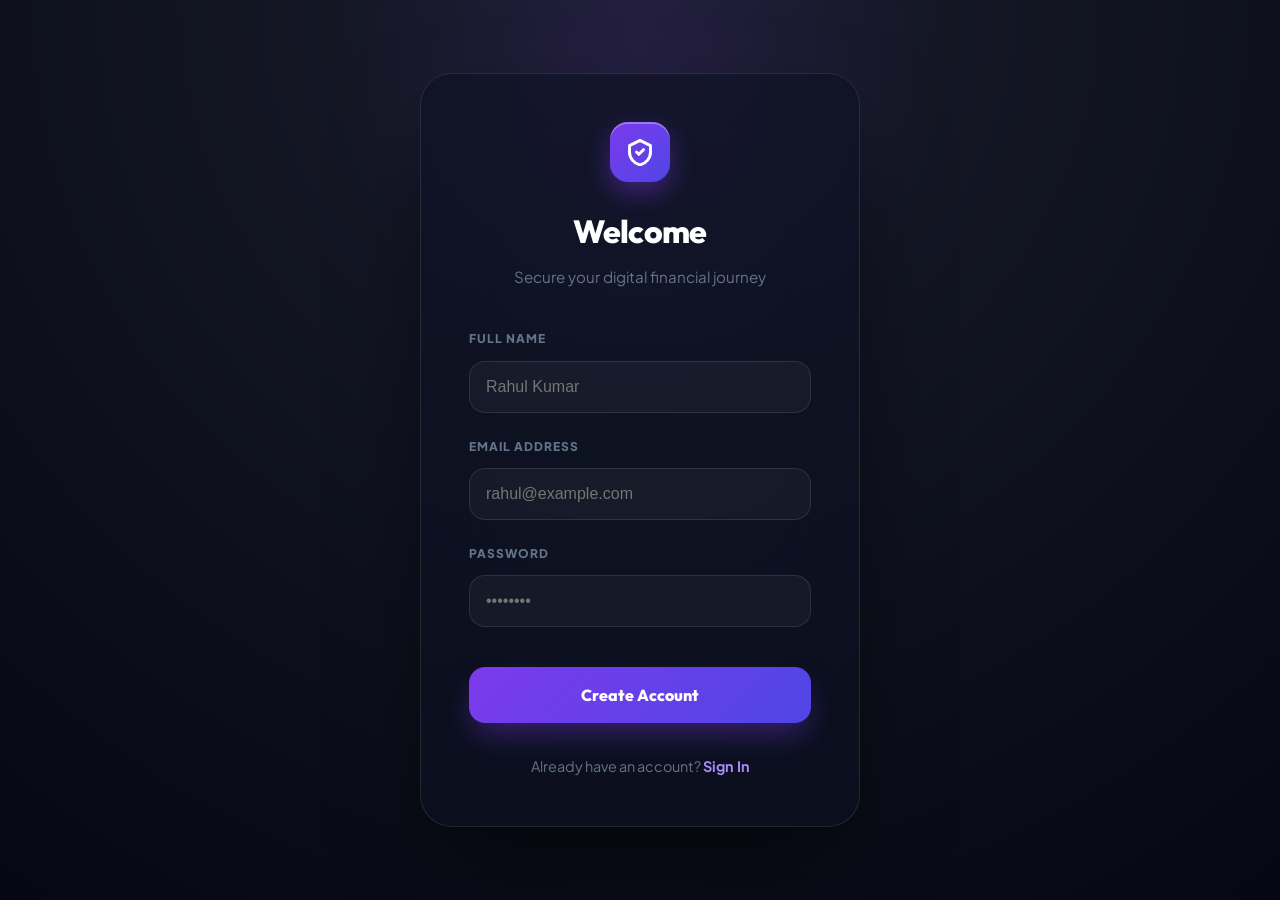
==== commit 46ad294b: "added logout system and all the demo values are removed" ====
--- a/alerts.html
+++ b/alerts.html
@@ -2,11 +2,12 @@
 <html lang="en">
 <head>
   <meta charset="UTF-8"/>
-  <meta name="viewport" content="width=device-width, initial-scale=1.0"/>
+  <meta name="viewport" content="width=device-width, initial-scale=1.0, maximum-scale=1.0, user-scalable=no, viewport-fit=cover"/>
   <title>Security Alerts – FraudShield</title>
   <meta name="description" content="Review and manage all your security alerts and fraud warnings."/>
   <link rel="stylesheet" href="styles/main.css"/>
   <link rel="stylesheet" href="styles/dashboard.css"/>
+  <link rel="stylesheet" href="styles/mobile.css"/>
 </head>
 <body>
 <div class="app-body">
@@ -49,14 +50,26 @@
       Report Fraud
     </a>
   </nav>
-  <div class="sidebar-footer">
-    <div class="sidebar-user">
-      <div class="user-avatar">RK</div>
-      <div>
-        <div class="user-name">Rahul Kumar</div>
-        <div class="user-status"><span class="status-dot"></span> Protected</div>
+        <div class="sidebar-footer">
+        <div class="sidebar-user" style="display: flex; align-items: center; justify-content: space-between; width: 100%;">
+          <div style="display: flex; align-items: center; gap: 12px;">
+            <div class="user-avatar" id="sidebarAvatar">AM</div>
+            <div>
+              <div class="user-name" id="sidebarName">Athul M R</div>
+              <div class="user-status">
+                <span class="status-dot"></span> Protected
+              </div>
+            </div>
+          </div>
+          <button onclick="logout()" style="background: none; border: none; color: var(--danger); cursor: pointer; padding: 8px;" title="Log Out">
+            <svg width="20" height="20" viewBox="0 0 24 24" fill="none" stroke="currentColor" stroke-width="2" stroke-linecap="round" stroke-linejoin="round">
+              <path d="M9 21H5a2 2 0 0 1-2-2V5a2 2 0 0 1 2-2h4"></path>
+              <polyline points="16 17 21 12 16 7"></polyline>
+              <line x1="21" y1="12" x2="9" y2="12"></line>
+            </svg>
+          </button>
+        </div>
       </div>
-    </div>
   </div>
 </aside>
 
@@ -74,8 +87,15 @@
         <svg width="15" height="15" viewBox="0 0 24 24" fill="none" stroke="currentColor" stroke-width="2" stroke-linecap="round" stroke-linejoin="round"><path d="M22 11.08V12a10 10 0 11-5.93-9.14"/><polyline points="22,4 12,14.01 9,11.01"/></svg>
         Mark All Read
       </button>
-    </div>
-  </header>
+          <button class="icon-btn" onclick="logout()" title="Log Out" style="color: var(--danger);">
+            <svg width="18" height="18" viewBox="0 0 24 24" fill="none" stroke="currentColor" stroke-width="2" stroke-linecap="round" stroke-linejoin="round">
+              <path d="M9 21H5a2 2 0 0 1-2-2V5a2 2 0 0 1 2-2h4"></path>
+              <polyline points="16 17 21 12 16 7"></polyline>
+              <line x1="21" y1="12" x2="9" y2="12"></line>
+            </svg>
+          </button>
+        </div>
+      </header>
 
   <div class="page-body">
 
--- a/styles/mobile.css
+++ b/styles/mobile.css
@@ -0,0 +1,737 @@
+/* ====================================================
+   FraudShield – mobile.css
+   Mobile-first responsive overrides for Android/iOS browsers
+   ==================================================== */
+
+/* ---- Prevent zoom on mobile ---- */
+html {
+  -webkit-text-size-adjust: 100%;
+  -ms-text-size-adjust: 100%;
+  touch-action: manipulation;
+}
+
+/* ---- Safe area insets (for notched phones) ---- */
+body {
+  padding-top: env(safe-area-inset-top, 0);
+  padding-bottom: env(safe-area-inset-bottom, 0);
+}
+
+/* ====================================================
+   TABLET BREAKPOINT (max-width: 768px)
+   ==================================================== */
+@media (max-width: 768px) {
+
+  /* ---- Hide sidebar, show bottom nav ---- */
+  .sidebar {
+    position: fixed !important;
+    top: auto !important;
+    bottom: 0 !important;
+    left: 0 !important;
+    right: 0 !important;
+    width: 100% !important;
+    height: auto !important;
+    flex-direction: row !important;
+    border-right: none !important;
+    border-top: 1px solid var(--border) !important;
+    background: rgba(8, 10, 20, 0.95) !important;
+    backdrop-filter: blur(20px) !important;
+    -webkit-backdrop-filter: blur(20px) !important;
+    z-index: 1100 !important;
+    padding: 0 !important;
+    padding-bottom: env(safe-area-inset-bottom, 0) !important;
+  }
+
+  /* Hide sidebar header, footer, section labels */
+  .sidebar-header,
+  .sidebar-footer,
+  .nav-section-label {
+    display: none !important;
+  }
+
+  /* Convert nav to horizontal bottom bar */
+  .sidebar-nav {
+    flex-direction: row !important;
+    padding: 0 !important;
+    gap: 0 !important;
+    width: 100% !important;
+    justify-content: space-around !important;
+    align-items: center !important;
+    overflow-x: auto !important;
+    -webkit-overflow-scrolling: touch;
+  }
+
+  /* Nav items as bottom tabs */
+  .nav-item {
+    flex-direction: column !important;
+    gap: 3px !important;
+    padding: 10px 6px 8px !important;
+    border-radius: 0 !important;
+    font-size: 0.6rem !important;
+    font-weight: 700 !important;
+    text-align: center !important;
+    min-width: 52px !important;
+    white-space: nowrap !important;
+    color: var(--t3) !important;
+  }
+
+  .nav-item.active {
+    color: var(--violet-lt) !important;
+    background: transparent !important;
+  }
+
+  .nav-item .icon {
+    width: 20px !important;
+    height: 20px !important;
+  }
+
+  /* Nav badge (alerts count) */
+  .nav-badge {
+    position: absolute !important;
+    top: 4px !important;
+    right: calc(50% - 18px) !important;
+    margin-left: 0 !important;
+    font-size: 0.55rem !important;
+    padding: 1px 4px !important;
+    min-width: 14px !important;
+    height: 14px !important;
+  }
+
+  .nav-item {
+    position: relative !important;
+  }
+
+  /* ---- Main content: remove sidebar margin ---- */
+  .main-content {
+    margin-left: 0 !important;
+    padding-bottom: 80px !important;
+    /* Space for bottom nav */
+  }
+
+  .app-body {
+    flex-direction: column !important;
+  }
+
+  /* ---- Topbar ---- */
+  .topbar {
+    padding: 0 1rem !important;
+    height: 64px !important;
+  }
+
+  .topbar-title h1 {
+    font-size: 1.05rem !important;
+  }
+
+  .topbar-title span {
+    font-size: 0.68rem !important;
+  }
+
+  .menu-toggle {
+    display: none !important;
+  }
+
+  .live-pill {
+    display: none !important;
+  }
+
+  .topbar-end {
+    gap: 8px !important;
+    display: flex !important;
+    align-items: center !important;
+  }
+
+  /* ---- Page Body ---- */
+  .page-body {
+    padding: 1.25rem !important;
+  }
+
+  /* ---- Safety Score Card ---- */
+  .score-card {
+    flex-direction: column !important;
+    text-align: center !important;
+    padding: 1.5rem !important;
+    gap: 1.5rem !important;
+  }
+
+  .score-number {
+    font-size: 3.2rem !important;
+  }
+
+  .score-max {
+    font-size: 1.2rem !important;
+  }
+
+  .score-tip {
+    max-width: 100% !important;
+  }
+
+  .score-actions {
+    justify-content: center !important;
+  }
+
+  .score-ring-wrap {
+    order: -1 !important;
+  }
+
+  /* ---- Stats Grid ---- */
+  .stats-grid {
+    grid-template-columns: repeat(2, 1fr) !important;
+    gap: 0.75rem !important;
+    margin-top: 1.25rem !important;
+  }
+
+  .stat-card {
+    padding: 1rem !important;
+    overflow: hidden !important;
+  }
+
+  .stat-value {
+    font-size: 1.5rem !important;
+    word-break: break-all !important;
+  }
+
+  .stat-label {
+    font-size: 0.72rem !important;
+  }
+
+  .stat-icon {
+    width: 36px !important;
+    height: 36px !important;
+    border-radius: 10px !important;
+  }
+
+  .chip {
+    font-size: 0.55rem !important;
+    padding: 2px 6px !important;
+  }
+
+  .stat-card-top {
+    margin-bottom: 0.625rem !important;
+  }
+
+
+  /* ---- Quick Actions Grid ---- */
+  .actions-grid {
+    grid-template-columns: repeat(3, 1fr) !important;
+    gap: 0.75rem !important;
+  }
+
+  .action-tile {
+    padding: 1rem 0.5rem !important;
+    font-size: 0.72rem !important;
+    gap: 6px !important;
+  }
+
+  .action-tile-icon {
+    width: 36px !important;
+    height: 36px !important;
+    border-radius: 10px !important;
+  }
+
+  .action-tile-icon svg {
+    width: 18px !important;
+    height: 18px !important;
+  }
+
+  /* ---- Two Column Layouts ---- */
+  .two-col,
+  .two-col-asym {
+    grid-template-columns: 1fr !important;
+    gap: 1rem !important;
+  }
+
+  /* ---- Glass Cards ---- */
+  .glass-card {
+    border-radius: 18px !important;
+    padding: 1.25rem !important;
+  }
+
+  .col-card {
+    padding: 1.25rem !important;
+  }
+
+  .section-head h2 {
+    font-size: 0.95rem !important;
+  }
+
+  /* ---- Transaction Rows ---- */
+  .txn-row {
+    padding: 0.875rem 1rem !important;
+    gap: 12px !important;
+    border-radius: 16px !important;
+    margin-bottom: 8px !important;
+  }
+
+  .txn-avatar {
+    width: 40px !important;
+    height: 40px !important;
+    border-radius: 12px !important;
+    font-size: 0.75rem !important;
+  }
+
+  .txn-name {
+    font-size: 0.85rem !important;
+  }
+
+  .txn-sub {
+    font-size: 0.65rem !important;
+  }
+
+  .txn-amount {
+    font-size: 0.9rem !important;
+  }
+
+  .txn-badge {
+    font-size: 0.55rem !important;
+    padding: 2px 7px !important;
+  }
+
+  /* ---- Alert Rows ---- */
+  .alert-row {
+    padding: 10px 12px !important;
+    gap: 10px !important;
+    border-radius: 14px !important;
+  }
+
+  .alert-row-icon {
+    width: 34px !important;
+    height: 34px !important;
+  }
+
+  .alert-row-title {
+    font-size: 0.82rem !important;
+  }
+
+  .alert-row-desc {
+    font-size: 0.68rem !important;
+  }
+
+  /* ---- Radar Grid ---- */
+  .radar-grid {
+    gap: 0.75rem !important;
+  }
+
+  /* ---- Notification Drawer ---- */
+  .notif-drawer {
+    width: 100% !important;
+    right: -100% !important;
+  }
+
+  .notif-drawer.open {
+    transform: translateX(-100%) !important;
+  }
+
+  /* ---- Modal System ---- */
+  .modal-overlay {
+    left: 0 !important;
+    padding: 1rem !important;
+    align-items: flex-end !important;
+  }
+
+  .modal-box {
+    border-radius: 24px 24px 0 0 !important;
+    max-height: 90vh !important;
+    overflow-y: auto !important;
+  }
+
+  .success-modal-box {
+    padding: 2rem 1.5rem !important;
+  }
+
+  /* ---- Transaction Page Layout ---- */
+  .txn-layout {
+    grid-template-columns: 1fr !important;
+    gap: 1rem !important;
+  }
+
+  .txn-main-card {
+    padding: 1.25rem !important;
+  }
+
+  .form-input {
+    padding: 14px 16px !important;
+    font-size: 16px !important;
+    /* Prevents iOS zoom on focus */
+  }
+
+  /* ---- URL Checker ---- */
+  .url-input-wrap {
+    flex-direction: column !important;
+  }
+
+  .url-scan-card {
+    padding: 1.25rem !important;
+  }
+
+  .check-grid {
+    grid-template-columns: repeat(2, 1fr) !important;
+    gap: 0.5rem !important;
+  }
+
+  .result-verdict-row {
+    flex-wrap: wrap !important;
+    gap: 10px !important;
+  }
+
+  .verdict-url {
+    max-width: 240px !important;
+  }
+
+  /* ---- Report Page ---- */
+  .report-columns {
+    grid-template-columns: 1fr !important;
+    gap: 1rem !important;
+  }
+
+  .fraud-type-grid {
+    grid-template-columns: repeat(2, 1fr) !important;
+    gap: 0.625rem !important;
+  }
+
+  .emergency-bar {
+    flex-direction: column !important;
+    text-align: center !important;
+    gap: 0.75rem !important;
+    padding: 1rem !important;
+  }
+
+  .emergency-bar-left {
+    flex-direction: column !important;
+    align-items: center !important;
+  }
+
+  .step-indicator {
+    overflow-x: auto !important;
+    padding-bottom: 0.5rem !important;
+  }
+
+  /* ---- Alerts Page ---- */
+  .alerts-summary-bar {
+    grid-template-columns: repeat(2, 1fr) !important;
+    gap: 0.75rem !important;
+  }
+
+  .summary-tile {
+    padding: 1rem !important;
+  }
+
+  .stile-count {
+    font-size: 1.5rem !important;
+  }
+
+  .filter-tabs {
+    overflow-x: auto !important;
+    flex-wrap: nowrap !important;
+    padding-bottom: 0.5rem !important;
+    -webkit-overflow-scrolling: touch;
+  }
+
+  .filter-tab {
+    white-space: nowrap !important;
+    flex-shrink: 0 !important;
+  }
+
+  .full-alert-card {
+    padding: 1rem 1.25rem !important;
+  }
+
+  .alert-card-actions {
+    flex-wrap: wrap !important;
+  }
+
+  /* ---- Learn Page ---- */
+  .lessons-grid {
+    grid-template-columns: 1fr !important;
+    gap: 1rem !important;
+  }
+
+  .journey-card {
+    padding: 1.25rem !important;
+  }
+
+  .journey-meta {
+    gap: 1rem !important;
+    flex-wrap: wrap !important;
+    justify-content: center !important;
+  }
+
+  .j-stat-val {
+    font-size: 1.5rem !important;
+  }
+
+  .mod-tabs {
+    overflow-x: auto !important;
+    flex-wrap: nowrap !important;
+    padding-bottom: 0.5rem !important;
+    -webkit-overflow-scrolling: touch;
+  }
+
+  .mod-tab {
+    white-space: nowrap !important;
+    flex-shrink: 0 !important;
+  }
+
+  .lesson-modal-wrap {
+    padding: 1.25rem !important;
+    max-height: 80vh !important;
+  }
+
+  /* ---- ML Intelligence section ---- */
+  .glass-card .glass-card {
+    padding: 1.25rem !important;
+  }
+
+  /* ---- Pattern grid ---- */
+  .pattern-grid {
+    grid-template-columns: 1fr !important;
+  }
+
+  /* ---- Flag cards ---- */
+  .flag-cards {
+    grid-template-columns: 1fr !important;
+  }
+
+  /* ---- Buttons ---- */
+  .btn {
+    padding: 12px 20px !important;
+    font-size: 0.88rem !important;
+  }
+
+  .btn-sm {
+    padding: 8px 14px !important;
+    font-size: 0.76rem !important;
+  }
+
+  /* ---- Recent checks ---- */
+  .recent-item {
+    padding: 10px 8px !important;
+  }
+
+  .ri-url {
+    max-width: 120px !important;
+  }
+
+  .ri-time {
+    display: none !important;
+  }
+
+  /* ---- Upload zone ---- */
+  .upload-zone {
+    padding: 1.5rem !important;
+  }
+
+  /* ---- Helpline items ---- */
+  .helpline-item {
+    flex-wrap: wrap !important;
+    gap: 8px !important;
+  }
+
+  /* ---- Threat strips ---- */
+  .threat-strips {
+    grid-template-columns: 1fr !important;
+  }
+
+  /* ---- Notif items ---- */
+  .notif-item {
+    padding: 12px !important;
+  }
+}
+
+/* ====================================================
+   SMALL PHONE BREAKPOINT (max-width: 400px)
+   ==================================================== */
+@media (max-width: 400px) {
+
+  .stats-grid {
+    grid-template-columns: 1fr !important;
+  }
+
+  .actions-grid {
+    grid-template-columns: repeat(2, 1fr) !important;
+  }
+
+  .score-number {
+    font-size: 2.6rem !important;
+  }
+
+  .ring-svg {
+    width: 110px !important;
+    height: 110px !important;
+  }
+
+  .hero-h1 {
+    font-size: 1.8rem !important;
+  }
+
+  .hero-desc {
+    font-size: 0.9rem !important;
+  }
+
+  .hero-stats {
+    flex-direction: column !important;
+    gap: 0.75rem !important;
+  }
+
+  .stat-val {
+    font-size: 1.8rem !important;
+  }
+
+  .check-grid {
+    grid-template-columns: 1fr !important;
+  }
+
+  .fraud-type-grid {
+    grid-template-columns: 1fr !important;
+  }
+
+  .alerts-summary-bar {
+    grid-template-columns: 1fr !important;
+  }
+
+  .nav-item {
+    font-size: 0.55rem !important;
+    min-width: 44px !important;
+    padding: 8px 4px 6px !important;
+  }
+}
+
+/* ====================================================
+   LANDING PAGE MOBILE (index.html)
+   ==================================================== */
+@media (max-width: 768px) {
+  .nav-premium {
+    padding: 0 5% !important;
+    height: 60px !important;
+  }
+
+  .logo-text {
+    font-size: 1.1rem !important;
+  }
+
+  .hero-section {
+    padding: 100px 5% 60px !important;
+    min-height: auto !important;
+  }
+
+  .hero-h1 {
+    font-size: clamp(2rem, 7vw, 2.8rem) !important;
+  }
+
+  .hero-desc {
+    font-size: 1rem !important;
+  }
+
+  .hero-ctas {
+    flex-direction: column !important;
+    align-items: stretch !important;
+  }
+
+  .hero-ctas .btn {
+    text-align: center !important;
+    padding: 14px 24px !important;
+  }
+
+  .hero-visual {
+    margin-top: 2.5rem !important;
+    padding: 1.25rem !important;
+    border-radius: 24px !important;
+  }
+
+  .hero-stats {
+    grid-template-columns: 1fr !important;
+    gap: 1rem !important;
+    text-align: center !important;
+  }
+
+  .stat-card {
+    text-align: center !important;
+  }
+
+  .preview-card {
+    padding: 1.25rem !important;
+    border-radius: 16px !important;
+  }
+}
+
+/* ====================================================
+   TOUCH OPTIMIZATIONS
+   ==================================================== */
+@media (hover: none) and (pointer: coarse) {
+
+  /* Remove hover effects on touch devices */
+  .txn-row:hover,
+  .action-tile:hover,
+  .nav-item:hover,
+  .lesson-card:hover,
+  .feature-card:hover,
+  .threat-card:hover,
+  .full-alert-card:hover {
+    transform: none !important;
+  }
+
+  /* Add active states instead */
+  .txn-row:active {
+    background: rgba(255, 255, 255, 0.06) !important;
+    transform: scale(0.98) !important;
+  }
+
+  .action-tile:active {
+    background: rgba(255, 255, 255, 0.06) !important;
+    transform: scale(0.96) !important;
+  }
+
+  .nav-item:active {
+    opacity: 0.7 !important;
+  }
+
+  .btn:active {
+    transform: scale(0.97) !important;
+  }
+
+  .lesson-card:active {
+    transform: scale(0.98) !important;
+  }
+
+  .full-alert-card:active {
+    background: rgba(255, 255, 255, 0.04) !important;
+  }
+
+  /* Ensure minimum touch target size */
+  .icon-btn {
+    min-width: 44px !important;
+    min-height: 44px !important;
+  }
+
+  .filter-tab,
+  .mod-tab {
+    min-height: 40px !important;
+    padding: 8px 16px !important;
+  }
+
+  /* Prevent text selection on interactive elements */
+  .btn,
+  .action-tile,
+  .nav-item,
+  .filter-tab,
+  .mod-tab,
+  .quiz-opt,
+  .fraud-type-card {
+    -webkit-user-select: none;
+    user-select: none;
+    -webkit-tap-highlight-color: transparent;
+  }
+
+  /* Smooth scrolling */
+  .sidebar-nav,
+  .filter-tabs,
+  .mod-tabs {
+    scroll-behavior: smooth;
+    scrollbar-width: none;
+    -ms-overflow-style: none;
+  }
+
+  .sidebar-nav::-webkit-scrollbar,
+  .filter-tabs::-webkit-scrollbar,
+  .mod-tabs::-webkit-scrollbar {
+    display: none;
+  }
+}
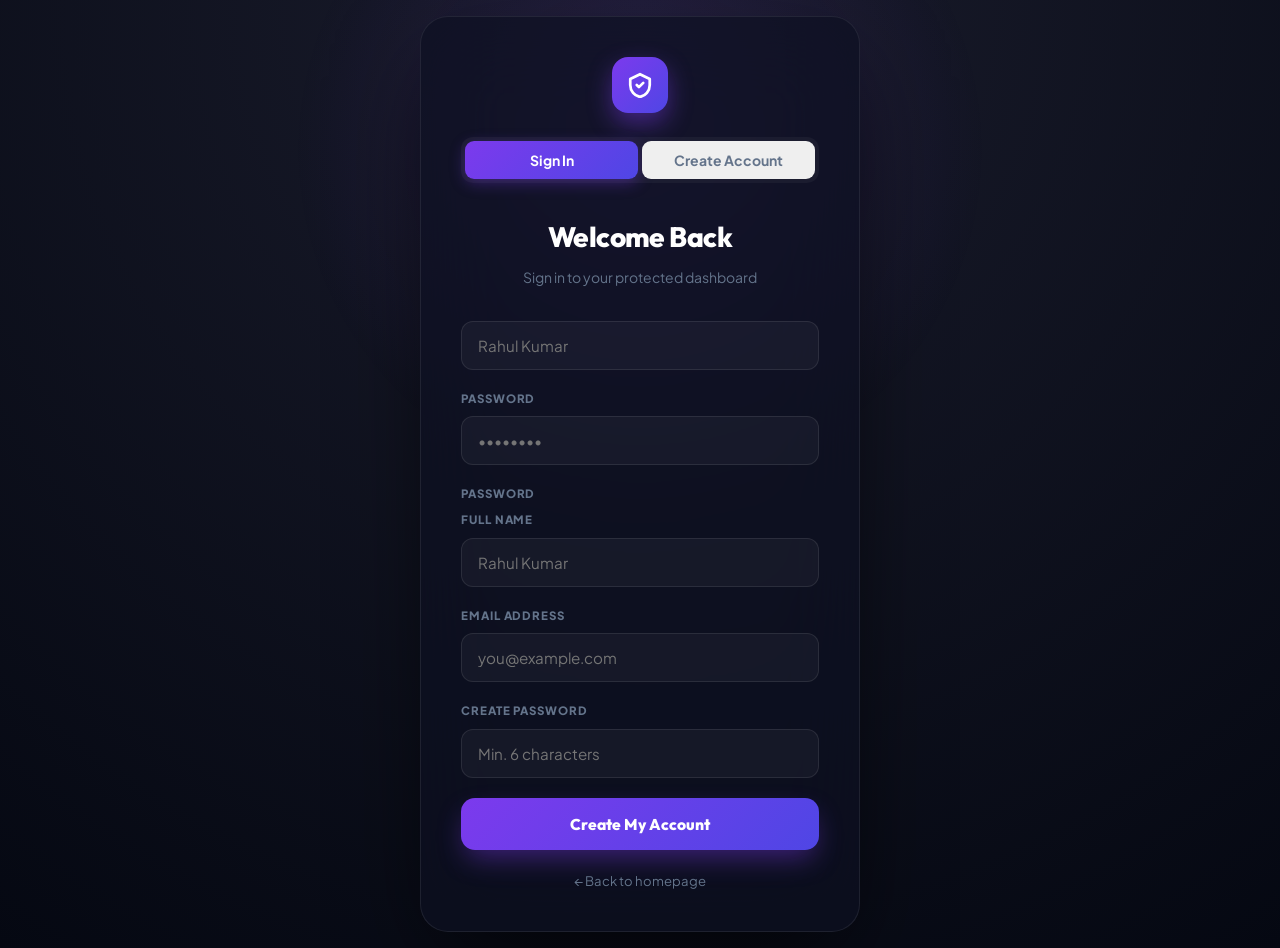
==== commit 7b9ee381: "Merge branch 'main' into main" ====
--- a/alerts.html
+++ b/alerts.html
@@ -34,7 +34,7 @@
     <a href="alerts.html" class="nav-item active">
       <svg width="18" height="18" viewBox="0 0 24 24" fill="none" stroke="currentColor" stroke-width="1.8" stroke-linecap="round" stroke-linejoin="round" class="icon"><path d="M18 8A6 6 0 006 8c0 7-3 9-3 9h18s-3-2-3-9"/><path d="M13.73 21a2 2 0 01-3.46 0"/></svg>
       Alerts
-      <span class="nav-badge" id="alertBadge">3</span>
+      <span class="nav-badge" id="alertBadge" style="display:none">0</span>
     </a>
     <div class="nav-section-label">Tools</div>
     <a href="learn.html" class="nav-item">
@@ -80,7 +80,7 @@
     </button>
     <div class="topbar-title">
       <h1>Security Alerts</h1>
-      <span>Suspicious patterns detected in your account</span>
+      <p style="font-size:0.82rem;color:var(--t3);margin-top:2px">Real-time threat monitoring and history</p>
     </div>
     <div class="topbar-end">
       <button class="btn btn-ghost" id="markAllReadBtn" onclick="markAllRead()" style="font-size:0.82rem;padding:8px 16px">
@@ -100,14 +100,14 @@
   <div class="page-body">
 
     <!-- Summary Bar -->
-    <div class="alerts-summary-bar anim-up">
+    <div class="alerts-summary-bar anim-up" style="grid-template-columns: 1fr 1fr; gap: 1.5rem">
       <div class="summary-tile">
         <div class="summary-tile-icon si-crimson">
           <svg width="20" height="20" viewBox="0 0 24 24" fill="none" stroke="currentColor" stroke-width="1.8" stroke-linecap="round" stroke-linejoin="round"><path d="M12 2L3 6.5v5.5C3 17.5 7 22 12 23c5-1 9-5.5 9-11V6.5L12 2z"/><line x1="12" y1="8" x2="12" y2="12"/><line x1="12" y1="16" x2="12.01" y2="16"/></svg>
         </div>
         <div>
-          <div class="stile-count" style="color:var(--crimson-lt)" id="cnt-critical">1</div>
-          <div class="stile-label">Critical</div>
+          <div class="stile-count" style="color:var(--crimson-lt)" id="cnt-critical">0</div>
+          <div class="stile-label">Critical Risks</div>
         </div>
       </div>
       <div class="summary-tile">
@@ -115,26 +115,8 @@
           <svg width="20" height="20" viewBox="0 0 24 24" fill="none" stroke="currentColor" stroke-width="1.8" stroke-linecap="round" stroke-linejoin="round"><path d="M10.29 3.86L1.82 18a2 2 0 001.71 3h16.94a2 2 0 001.71-3L13.71 3.86a2 2 0 00-3.42 0z"/><line x1="12" y1="9" x2="12" y2="13"/><line x1="12" y1="17" x2="12.01" y2="17"/></svg>
         </div>
         <div>
-          <div class="stile-count" style="color:var(--amber-lt)" id="cnt-warning">2</div>
+          <div class="stile-count" style="color:var(--amber-lt)" id="cnt-warning">0</div>
           <div class="stile-label">Warnings</div>
-        </div>
-      </div>
-      <div class="summary-tile">
-        <div class="summary-tile-icon si-sky">
-          <svg width="20" height="20" viewBox="0 0 24 24" fill="none" stroke="currentColor" stroke-width="1.8" stroke-linecap="round" stroke-linejoin="round"><circle cx="12" cy="12" r="10"/><line x1="12" y1="8" x2="12" y2="8"/><line x1="12" y1="12" x2="12" y2="16"/></svg>
-        </div>
-        <div>
-          <div class="stile-count" style="color:var(--sky-lt)" id="cnt-info">2</div>
-          <div class="stile-label">Info</div>
-        </div>
-      </div>
-      <div class="summary-tile">
-        <div class="summary-tile-icon si-emerald">
-          <svg width="20" height="20" viewBox="0 0 24 24" fill="none" stroke="currentColor" stroke-width="1.8" stroke-linecap="round" stroke-linejoin="round"><path d="M22 11.08V12a10 10 0 11-5.93-9.14"/><polyline points="22,4 12,14.01 9,11.01"/></svg>
-        </div>
-        <div>
-          <div class="stile-count" style="color:var(--emerald-lt)" id="cnt-resolved">1</div>
-          <div class="stile-label">Resolved</div>
         </div>
       </div>
     </div>
@@ -143,7 +125,7 @@
     <div class="filter-tabs anim-up" id="filterTabs">
       <button class="filter-tab active" data-filter="all" onclick="filterAlerts('all',this)">
         <svg width="13" height="13" viewBox="0 0 24 24" fill="none" stroke="currentColor" stroke-width="1.8" stroke-linecap="round" stroke-linejoin="round"><rect x="3" y="3" width="7" height="7"/><rect x="14" y="3" width="7" height="7"/><rect x="14" y="14" width="7" height="7"/><rect x="3" y="14" width="7" height="7"/></svg>
-        All Alerts
+        All Risks
       </button>
       <button class="filter-tab" data-filter="critical" onclick="filterAlerts('critical',this)">
         <svg width="13" height="13" viewBox="0 0 24 24" fill="none" stroke="currentColor" stroke-width="1.8" stroke-linecap="round" stroke-linejoin="round"><path d="M12 2L3 6.5v5.5C3 17.5 7 22 12 23c5-1 9-5.5 9-11V6.5L12 2z"/><line x1="12" y1="8" x2="12" y2="12"/><line x1="12" y1="16" x2="12.01" y2="16"/></svg>
@@ -153,30 +135,10 @@
         <svg width="13" height="13" viewBox="0 0 24 24" fill="none" stroke="currentColor" stroke-width="1.8" stroke-linecap="round" stroke-linejoin="round"><path d="M10.29 3.86L1.82 18a2 2 0 001.71 3h16.94a2 2 0 001.71-3L13.71 3.86a2 2 0 00-3.42 0z"/><line x1="12" y1="9" x2="12" y2="13"/><line x1="12" y1="17" x2="12.01" y2="17"/></svg>
         Warnings
       </button>
-      <button class="filter-tab" data-filter="info" onclick="filterAlerts('info',this)">
-        <svg width="13" height="13" viewBox="0 0 24 24" fill="none" stroke="currentColor" stroke-width="1.8" stroke-linecap="round" stroke-linejoin="round"><circle cx="12" cy="12" r="10"/><line x1="12" y1="8" x2="12" y2="8"/><line x1="12" y1="12" x2="12" y2="16"/></svg>
-        Info
-      </button>
-      <button class="filter-tab" data-filter="resolved" onclick="filterAlerts('resolved',this)">
-        <svg width="13" height="13" viewBox="0 0 24 24" fill="none" stroke="currentColor" stroke-width="1.8" stroke-linecap="round" stroke-linejoin="round"><path d="M22 11.08V12a10 10 0 11-5.93-9.14"/><polyline points="22,4 12,14.01 9,11.01"/></svg>
-        Resolved
-      </button>
     </div>
 
     <!-- Alert List -->
-    <div id="alertsContainer" style="display:flex;flex-direction:column;gap:0.875rem"></div>
-
-    <!-- Pattern Analysis -->
-    <div class="glass-card col-card anim-up">
-      <div class="section-head">
-        <h2>
-          <svg width="17" height="17" viewBox="0 0 24 24" fill="none" stroke="currentColor" stroke-width="1.8" stroke-linecap="round" stroke-linejoin="round" class="icon"><polyline points="22,12 18,12 15,21 9,3 6,12 2,12"/></svg>
-          Pattern Analysis
-        </h2>
-        <span class="chip chip-violet">Last 30 days</span>
-      </div>
-      <div class="pattern-grid" id="patternGrid"></div>
-    </div>
+    <div id="alertsContainer" style="display:flex;flex-direction:column;gap:0.875rem;margin-bottom:2rem"></div>
 
   </div>
 </main>
@@ -194,6 +156,7 @@
 
 <script src="js/app.js"></script>
 <script src="js/icons.js"></script>
-<script src="js/alerts.js"></script>
+<script src="js/auth.js"></script>
+<script src="js/alerts.js?v=2.0"></script>
 </body>
 </html>
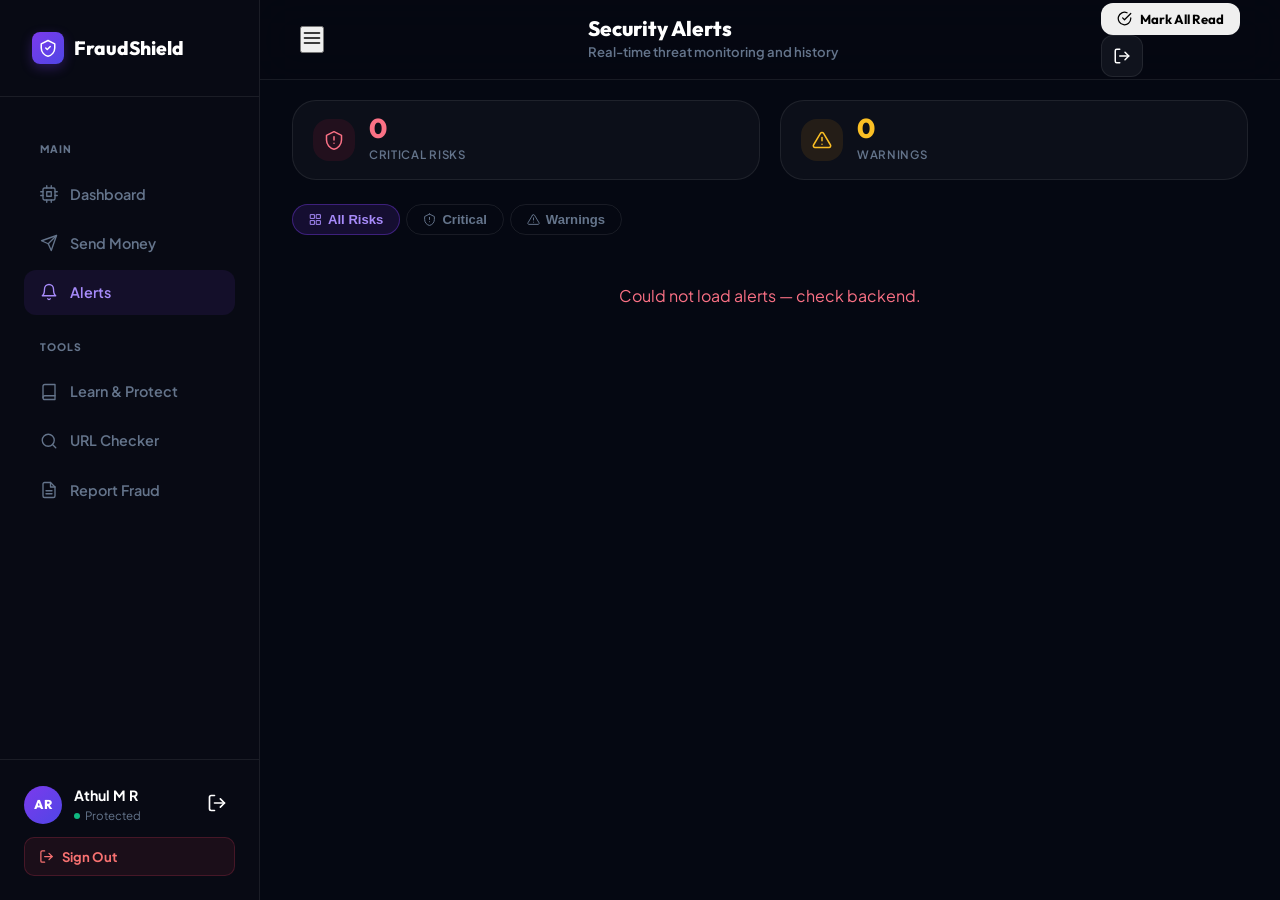
==== commit ec6b6964: "Optimize dashboard UI, fix global API_BASE scope collision, improve transaction workflow" ====
--- a/alerts.html
+++ b/alerts.html
@@ -70,7 +70,6 @@
           </button>
         </div>
       </div>
-  </div>
 </aside>
 
 <main class="main-content">
@@ -100,7 +99,7 @@
   <div class="page-body">
 
     <!-- Summary Bar -->
-    <div class="alerts-summary-bar anim-up" style="grid-template-columns: 1fr 1fr; gap: 1.5rem">
+    <div class="alerts-summary-bar" style="grid-template-columns: 1fr 1fr; gap: 1.25rem; margin-bottom: 1.5rem">
       <div class="summary-tile">
         <div class="summary-tile-icon si-crimson">
           <svg width="20" height="20" viewBox="0 0 24 24" fill="none" stroke="currentColor" stroke-width="1.8" stroke-linecap="round" stroke-linejoin="round"><path d="M12 2L3 6.5v5.5C3 17.5 7 22 12 23c5-1 9-5.5 9-11V6.5L12 2z"/><line x1="12" y1="8" x2="12" y2="12"/><line x1="12" y1="16" x2="12.01" y2="16"/></svg>
@@ -157,6 +156,18 @@
 <script src="js/app.js"></script>
 <script src="js/icons.js"></script>
 <script src="js/auth.js"></script>
-<script src="js/alerts.js?v=2.0"></script>
+<script src="js/alerts.js?v=3.0"></script>
+<script>
+  // Bootstrap: runs after ALL scripts — no DOMContentLoaded race
+  (function() {
+    const user = JSON.parse(localStorage.getItem('fraudshield_session') || 'null');
+    if (!user || !user.id) {
+      console.warn('Alerts page: no session');
+      return;
+    }
+    console.log('Alerts bootstrap: loading for user', user.id);
+    fetchAlerts(user.id);
+  })();
+</script>
 </body>
 </html>
--- a/styles/main.css
+++ b/styles/main.css
@@ -92,7 +92,14 @@
 .btn-secondary:hover { background: rgba(255,255,255,0.1); border-color: var(--border-hover); }
 
 /* Animation Utility */
-.anim-up { opacity: 0; transform: translateY(30px); animation: fadeInUp 0.8s forwards; }
+.anim-up { 
+  opacity: 0; 
+  transform: translateY(10px); 
+  animation: fadeInUp 0.4s ease-out forwards; 
+}
+.d1 { animation-delay: 0.1s; }
+.d2 { animation-delay: 0.15s; }
+.d3 { animation-delay: 0.2s; }
 @keyframes fadeInUp { to { opacity: 1; transform: translateY(0); } }
 
 /* Global Toast - Premium Minimalist */
@@ -128,7 +135,7 @@
 }
 
 .main-content { margin-left: 260px; flex: 1; min-width: 0; position: relative; }
-.page-body { padding: 2.5rem; max-width: 1400px; margin: 0 auto; }
+.page-body { padding: 1.25rem 2rem 2rem; max-width: 1400px; margin: 0 auto; }
 
 /* Sidebar Components */
 .sidebar-logo { display: flex; align-items: center; gap: 10px; text-decoration: none; }
--- a/styles/dashboard.css
+++ b/styles/dashboard.css
@@ -167,16 +167,19 @@
   display: grid; grid-template-columns: repeat(4,1fr); gap: 1rem;
 }
 .summary-tile {
-  padding: 1.25rem 1.5rem; border-radius: var(--r-lg);
+  padding: 0.875rem 1.25rem; border-radius: var(--r-lg);
   background: var(--bg-glass); border: 1px solid var(--border);
-  display: flex; align-items: center; gap: 1rem;
+  display: flex; align-items: center; gap: 0.875rem;
 }
 .summary-tile-icon {
   width: 42px; height: 42px; border-radius: var(--r-md);
   display: flex; align-items: center; justify-content: center; flex-shrink: 0;
 }
 .summary-tile-icon .icon { width: 20px; height: 20px; }
-.stile-count { font-family: var(--fhead); font-size: 2rem; font-weight: 800; line-height: 1; }
+.topbar-title { display: flex; flex-direction: column; justify-content: center; }
+.topbar-title h1 { font-family: var(--fhead); font-size: 1.3rem; font-weight: 800; color: #fff; line-height: 1.1; }
+.topbar-title span, .topbar-title p { font-size: 0.8rem; color: var(--t3); font-weight: 600; margin: 0; padding: 0; }
+.stile-count { font-family: var(--fhead); font-size: 1.7rem; font-weight: 800; line-height: 1; }
 .stile-label { font-size: 0.72rem; color: var(--t3); font-weight: 600; margin-top: 4px; text-transform: uppercase; letter-spacing: 0.06em; }
 
 .filter-tabs {
@@ -658,6 +661,7 @@
 }
 .section-sub { font-size: 1rem; color: var(--t2); line-height: 1.65; margin-top: 0.875rem; max-width: 540px; }
 
+
 .features-section { padding: 6rem 2.5rem; max-width: 1200px; margin: 0 auto; width: 100%; }
 .features-grid  { display: grid; grid-template-columns: repeat(3,1fr); gap: 1.5rem; margin-top: 3rem; }
 .feature-card {
@@ -862,24 +866,24 @@
 
 /* Alert row simple refinement */
 .alert-row {
-  display: flex !important; align-items: flex-start !important; gap: 14px !important;
-  padding: 12px 14px !important; border-radius: 16px !important;
+  display: flex !important; align-items: flex-start !important; gap: 12px !important;
+  padding: 10px 12px !important; border-radius: 14px !important;
   background: rgba(255, 255, 255, 0.02) !important;
-  border: 1px solid transparent !important; margin-bottom: 8px !important;
+  border: 1px solid transparent !important; margin-bottom: 6px !important;
   transition: 0.2s;
 }
-.alert-row:hover { background: rgba(255, 255, 255, 0.04); border-color: rgba(255, 255, 255, 0.08); }
-.alert-row-icon { width: 38px; height: 38px; border-radius: 10px; flex-shrink: 0; display: flex; align-items: center; justify-content: center; }
+.alert-row:hover { background: rgba(255, 255, 255, 0.04); border-color: rgba(255,255,255, 0.08); }
+.alert-row-icon { width: 34px; height: 34px; border-radius: 9px; flex-shrink: 0; display: flex; align-items: center; justify-content: center; }
 .alert-row-info { flex: 1; }
-.alert-row-title { font-size: 0.88rem; font-weight: 700; color: #fff; margin-bottom: 2px; }
-.alert-row-desc { font-size: 0.74rem; color: var(--t3); line-height: 1.4; display: -webkit-box; -webkit-line-clamp: 2; -webkit-box-orient: vertical; overflow: hidden; }
-.alert-row-time { font-size: 0.65rem; color: var(--t3); margin-top: 6px; font-weight: 600; }
-
-/* Status Colors */
+.alert-row-title { font-size: 0.85rem; font-weight: 700; color: #fff; margin-bottom: 1px; }
+.alert-row-desc { font-size: 0.72rem; color: var(--t3); line-height: 1.4; display: -webkit-box; -webkit-line-clamp: 2; -webkit-box-orient: vertical; overflow: hidden; }
+.alert-row-time { font-size: 0.62rem; color: var(--t3); margin-top: 4px; font-weight: 600; }
+
+/* Status Colors & AI Badges */
 .st-safe { color: var(--emerald-lt); }
 .st-warn { color: var(--amber-lt); }
 .st-danger { color: var(--crimson-lt); }
 
-.ai-high { background: rgba(220,38,38,0.12); color: var(--crimson-lt); }
-.ai-med  { background: rgba(245, 158, 11, 0.12); color: var(--amber-lt); }
-.ai-low  { background: rgba(16, 185, 129, 0.12); color: var(--emerald-lt); }
+.ai-high, .ai-critical { background: rgba(220,38,38,0.12); color: var(--crimson-lt); }
+.ai-med, .ai-warning   { background: rgba(245, 158, 11, 0.12); color: var(--amber-lt); }
+.ai-low, .ai-info, .ai-safe { background: rgba(16, 185, 129, 0.12); color: var(--emerald-lt); }
